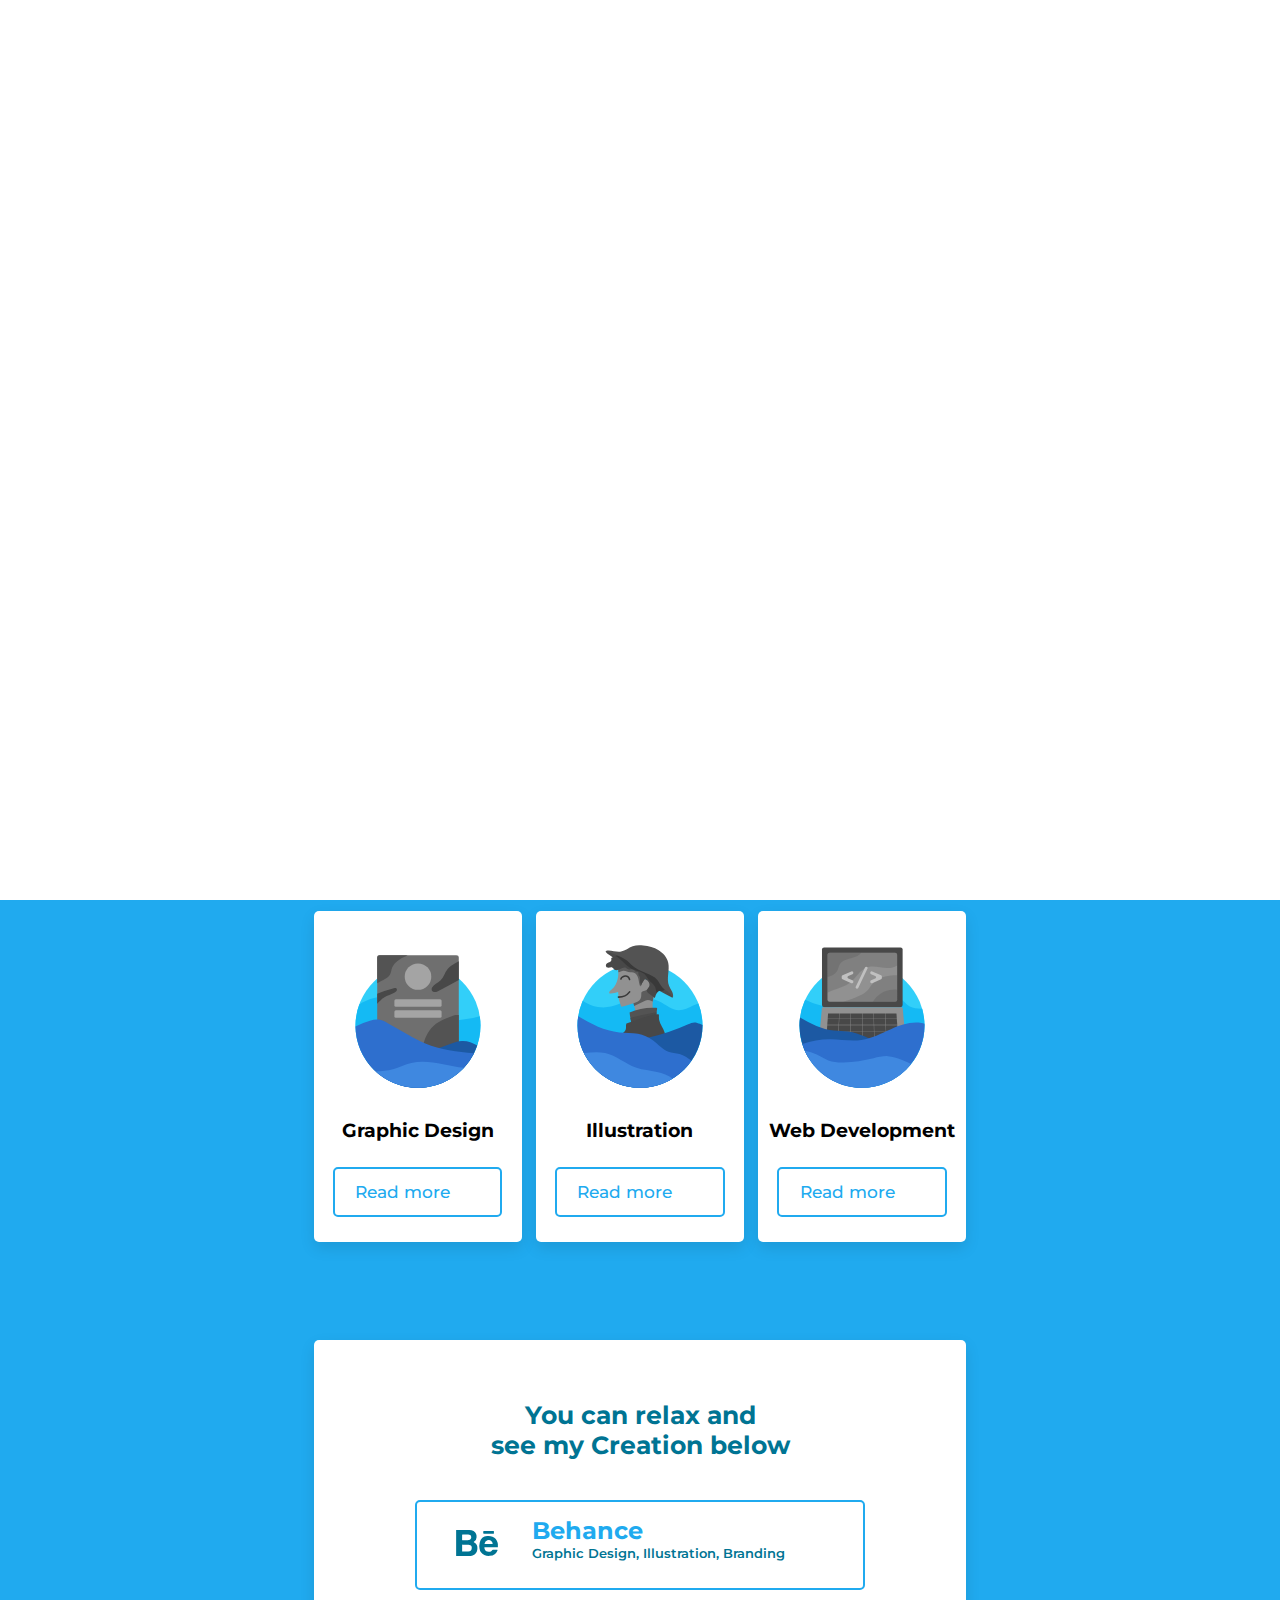
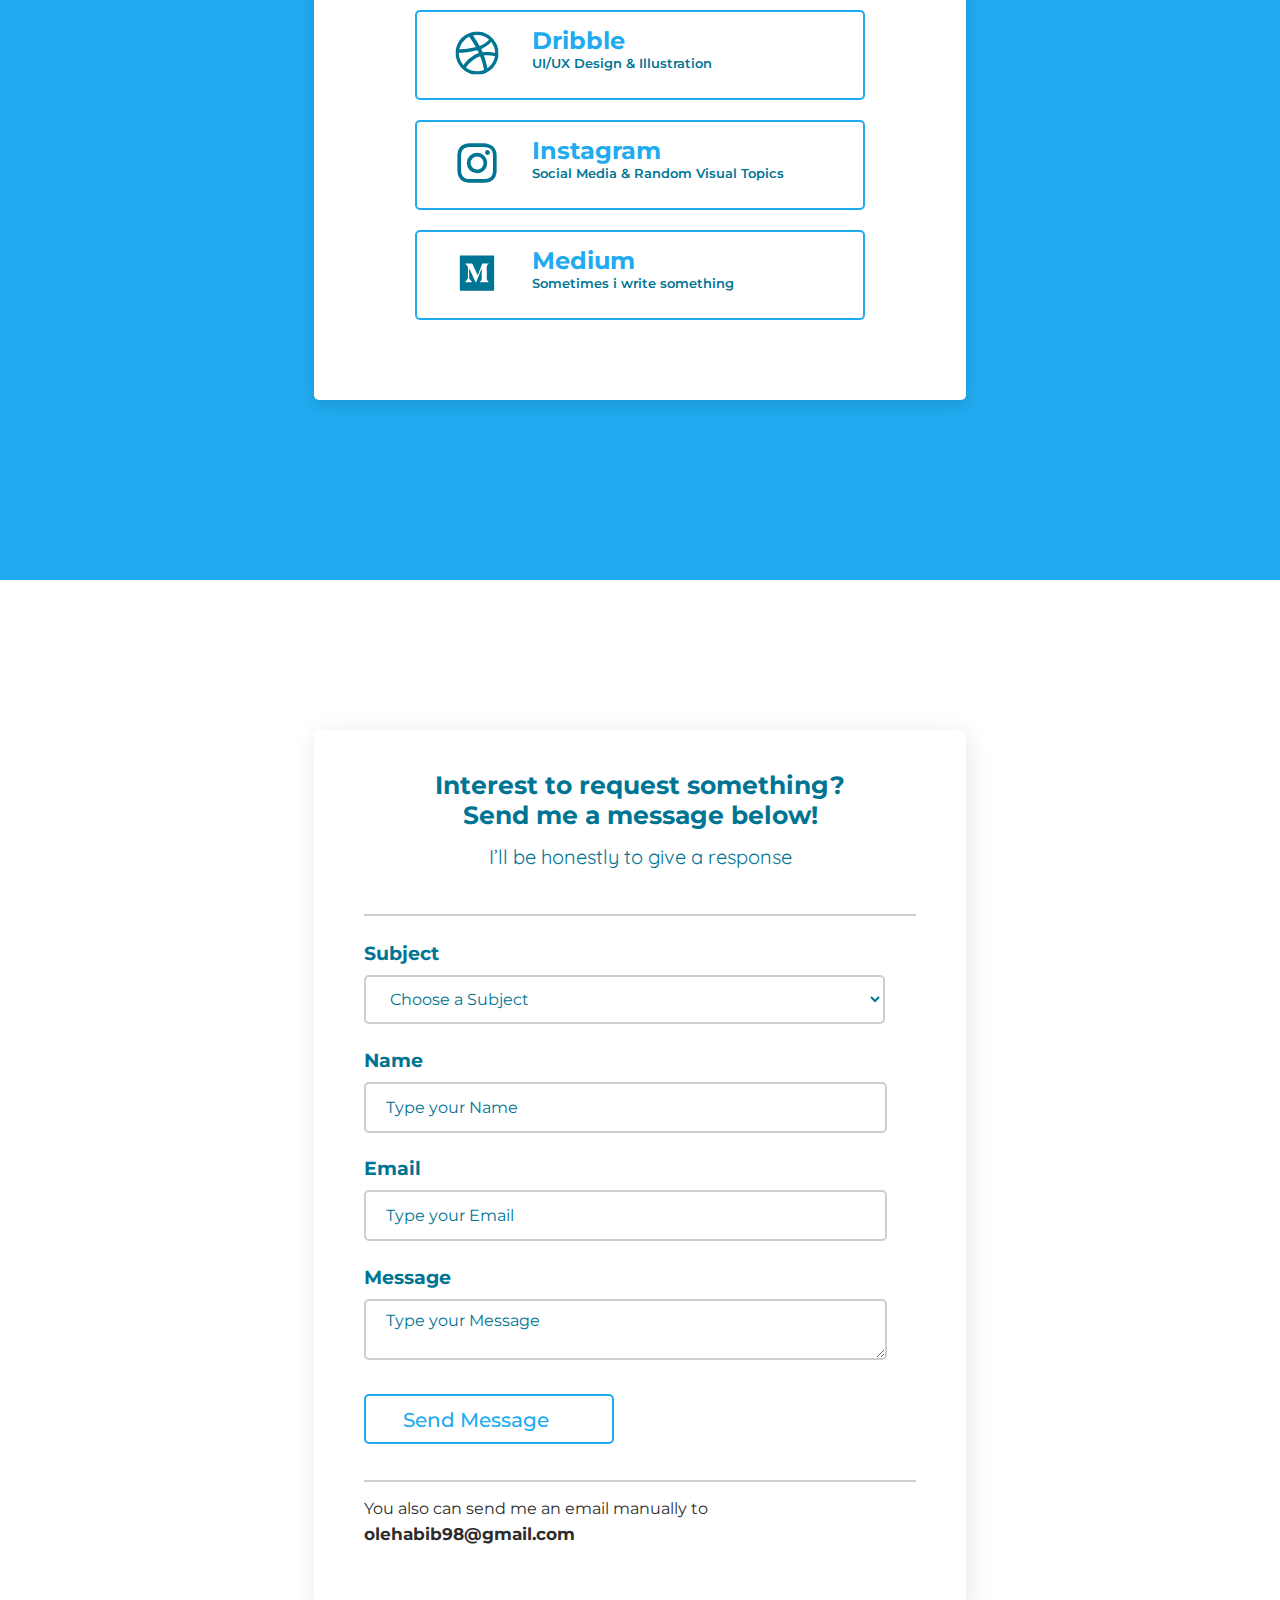
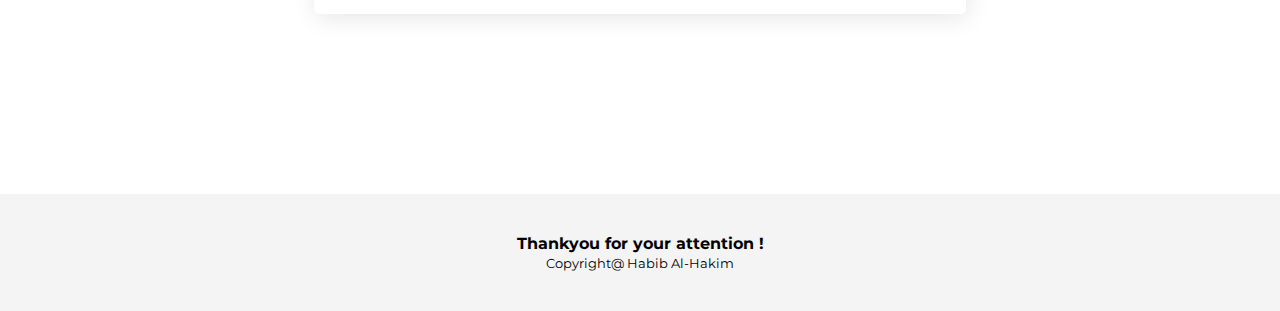
==== index.html @ 0bc7a048 "Update index.html" ====
<!DOCTYPE html>
<html>
	<head>
	    <meta charset="utf-8" />
	    <meta content="IE=edge,chrome=1" http-equiv="X-UA-Compatible" />
	    <title>Profile of Habib Al-Hakim : Reach me if you need Graphic Design, Illustration, & Website Development</title>
	    <link rel="icon" href="img/icon.png" type="image/gif" sizes="16x16">
	    <meta name="viewport" content="width=device-width, initial-scale=1.0, maximum-scale=1.0, user-scalable=no" />

	    <link rel="stylesheet" href="https://use.fontawesome.com/releases/v5.6.3/css/all.css" integrity="sha384-UHRtZLI+pbxtHCWp1t77Bi1L4ZtiqrqD80Kn4Z8NTSRyMA2Fd33n5dQ8lWUE00s/" crossorigin="anonymous">
	    <link rel="stylesheet" href="css/habib.css">
	    <link href="https://fonts.googleapis.com/css?family=Quicksand" rel="stylesheet">
	    <link href="https://fonts.googleapis.com/css?family=Montserrat:500,600,700" rel="stylesheet">

          <meta name="description" content="The profile of Habib Al-Hakim as a means of Branding on the fields of Graphic Design, Illustration, and Website Development"
      />
          <meta property="og:type" content="website">
          <meta property="og:title" content="Profile of Habib Al-Hakim (habibsajah)">
          <meta property="og:url" content="http://habibsajah.github.io">
          <meta property="og:image" content="http://habibsajah.github.io/img/profile.png" />
          <meta name="theme-color-habibsajah" content="#14BAF4">
	</head>
	<body>
	  <div itemscope itemtype="http://schema.org/Person">
	    <meta itemprop="name" content="Habib Al Hakim"/>
	    <meta itemprop="name" content="Habibsajah"/>
	  </div>
	    <div itemscope itemtype="http://schema.org/CreativeWork">
	      <meta itemprop="image" content="https://habibsajah.github.io/" />
	      <meta itemprop="author" content="Habib Al-Hakim" />
	      <meta itemprop="author" content="Habibsajah" />
	      <meta itemprop="publisher" content="Habib Al-Hakim" />
	      <meta itemprop="publisher" content="Habibsajah" />
	      <meta itemprop="about" content="design" />
	      <meta itemprop="about" content="website" />
	      <meta itemprop="creator" content="habibsajah" />
	    </div>
		<div id="preloader">
		</div>
		<header class="container" style="padding-top: 12%; padding-bottom: 13%; margin-bottom: 20px">
			<div class="foto">
				<img id="mydiv" class="foto i00" alt="Profile Picture @habibsajah - Habib Al-hakim" title="@habibsajah - Habib Al-hakim" src="img/profile.png">
				<img id="mydiv1" class="foto i0" alt="Profile Picture @habibsajah - Habib Al-hakim" title="@habibsajah - Habib Al-hakim" src="img/profile2.png"  style="display: none;">
			</div>
			<div class="about">
				<h1>Hello!<br>Nice to meet you</h1>
				<p style=""><b>My name is Habib Al-Hakim,</b> you can call me Habib. Im a Freelancer and Student at Institute Teknologi Sepuluh Nopember Surabaya</p>
				
					<button class="btn1 btnx" id="btn1" aria-label="Read more Linkedin">
					<a target="_blank" rel="nofollow noopener" title="Linkedin Habib Al-Hakim" href="https://www.linkedin.com/in/habib-al-hakim-a097aa172/">
						<i class="fab fa-linkedin"></i>
						<span style="font-family: Montserrat; font-weight: 500; font-size: 15pt; vertical-align: middle;">Read more</span>
						<i class="fas fa-angle-right"></i>
						</a>
					</button>
			</div>
		</header>

    <main>
		<div>
		<div style="background-color: #20AAEF;">
			<div class="container" style="position: relative; margin-top: 30px;">
				<div class="blue" style="height: auto; width: auto;">
					<h2 class="x" style="text-align:center;margin-top: 10px; color: white; font-weight: 400"><b>I always love</b> and do my best for the following things</h2><br><br>
					<div class="containerss">
						<div class="card c1">
							<img id="i1" alt="Image of Graphic Design" src="img/i1.svg" width="150px" style="display: none;">
							<img id="i12" alt="Image of Graphic Design" src="img/i12.svg" width="150px">
							<h4 class="span-head-btn" style="font-size: 14pt">Graphic Design</h4>
							<div style="height: 50px">
								<button title="Graphic Design" class="btn1" id="btn4" style="width: 90%;">
										<span style="font-family: Montserrat; font-weight: 500; font-size: 13pt; vertical-align: middle;">Read more</span>
										<i class="fas fa-angle-up"></i>
								</button>
							</div>
									<!-- The Modal -->
									<div id="myModal1" class="modal">
									  <div class="modal-content">
									    <span class="close">&times;</span>
									    
									    <div class="content">
									    <div style="text-align: left;">
				                            <span><button class="span-head-btn btns" id="btnClick" style="font-size: 12pt; border:2px;; color: white; background:#14BAF4">Indonesia</button></span>
				                            <span><button class="span-head-btn btns" id="btnClick2" style="font-size: 12pt; color: #A8B0C6">English</button></span>
			                            </div>
			                            <div id="2" style="display: none;">
										    <h2 class="span-head-btn" style="font-size: 25pt; color: #14BAF4">Graphic Design</h2>
										    <p class="span-head-btn" style="font-weight: 500;">Help you to create graphic that have a visual message for branding / campaign in order to build an identity and deliver an information as effectively as possible that based visually by combining graphic and text elements. The output can be in the form of Grand Design / Design System, Logo, Poster, Banner, Name Card, etc.</p>
										  </div>
										  <div id="1">
										    <h2 class="span-head-btn" style="font-size: 25pt; color: #14BAF4">Desain Grafis</h2>
										    <p class="span-head-btn" style="font-weight: 500;">Membantumu dalam membuat grafis yang memiliki pesan secara visual untuk branding/kampanye demi membangun identitas dan menyampaikan informasi seefektif mungkin berbasis visual dengan menggabungkan elemen-elemen grafis dan teks. Keluarannya bisa berupa Grand Design/Design System, Logo, Poster, Banner, Name Card, dll</p>
										   </div>
									    </div>
									    
									  </div>
									</div>
									<!-- The Modal -->
									<div id="myModal2" class="modal">
									  <div class="modal-content">
									    <span class="close">&times;</span>
									    <div class="content">
									    <div style="text-align: left;">
				                            <span><button class="span-head-btn btns" id="btnClick3" style="font-size: 12pt; border:2px;; color: white; background:#14BAF4">Indonesia</button></span>
				                            <span><button class="span-head-btn btns" id="btnClick4" style="font-size: 12pt; color: #A8B0C6">English</button></span>
			                            </div>
			                            <div id="4" style="display: none;">
									    <h2 class="span-head-btn" style="font-size: 25pt; color: #14BAF4">Illustration</h2>
									    <p class="span-head-btn" style="font-weight: 500;">Help you to create an image / illustration to support or explain a writing or message in a visual things. A picture / illustration is usually a character from various objects or living things (Example: cartoons, game characters, or mascot) and can be a stand-alone as artwork or used in the interests of developing Graphic Design or UI Design</p>
									    </div>
									    <div id="3">
									    <h2 class="span-head-btn" style="font-size: 25pt; color: #14BAF4">Illustrasi</h2>
									    <p class="span-head-btn" style="font-weight: 500;">Membantumu membuat gambar/ilustrasi untuk mendukung atau menjelaskan sebuah tulisan atau pesan secara visual. Gambar/ilustrasi biasanya berupa sebuah karakter dari berbagai benda atau makhluk hidup (Contoh : kartun, karakter game, atau mascot) serta dapat menjadi karya yang berdiri sendiri atau digunakan dalam kepentingan pengembangan Desain grafis atau Desain UI </p>
									    </div>
									    </div>
									  </div>
									</div>
									<!-- The Modal -->
									<div id="myModal3" class="modal">
									  <div class="modal-content">
									    <span class="close">&times;</span>
									    <div class="content">
									    <div style="text-align: left;">
				                            <span><button class="span-head-btn btns" id="btnClick5" style="font-size: 12pt; border:2px;; color: white; background:#14BAF4">Indonesia</button></span>
				                            <span><button class="span-head-btn btns" id="btnClick6" style="font-size: 12pt; color: #A8B0C6">English</button></span>
			                            </div>
			                            <div id="6" style="display: none;">
									    <h2 class="span-head-btn" style="font-size: 25pt; color: #14BAF4">Website Development</h2>
									    <p class="span-head-btn" style="font-weight: 500;">Help you to develop the Website from the UI / UX Design process to the Front-End Development stage. The UI / UX design aims to define User Flow and Wireframe until execution of the Design User Interface will be used as a benchmark for website development. Then in the development of Front-End, a programming process based on HTML, CSS, and JavaScript was carried out, the results of this programming were in the form of a website in accordance with the design of a User Interface that had been recorded using this process without using a Database</p>
									    </div>
									    <div id="5">
									    <h2 class="span-head-btn" style="font-size: 25pt; color: #14BAF4">Pengembangan Website</h2>
									    <p class="span-head-btn" style="font-weight: 500;">Membantumu mengembangkan Website dari proses UI/UX Design hingga pada tahap Front-End Development. Desain UI/UX bertujuan untuk menentkan User Flow dan Wireframe hingga dilakukan eksekusi pembuatan Design User Interface yang akan digunakan sebagai patokan pengembangan website. Lalu pada pengembangan Front-End dilakukan proses pemrograman berbasis HTML, CSS, dan Javascript, hasil pemrograman ini berupa website sesuai dengan desain User Interface yang telah dibuat dengan catatan proses ini tanpa menggunakan Database</p>
									    </div>
									    </div>
									  </div>
									</div>


						</div>
						<div class="card c2">
							<img id="i2" alt="Image of Illustration" src="img/i2.svg" width="150px" style="display: none;">
							<img id="i22" alt="Image of Illustration" src="img/i22.svg" width="150px">
							<h4 class="span-head-btn" style="font-size: 14pt">Illustration</h4>
							<div style="height: 50px">
								<button title="Illustration" class="btn1" id="btn5" style="width: 90%;">
										<span style="font-family: Montserrat; font-weight: 500; font-size: 13pt; vertical-align: middle;">Read more</span>
										<i class="fas fa-angle-up"></i>
								</button>
							</div>
						</div>
						<div class="card c3">
							<img id="i3" alt="Image of Website Development" src="img/i3.svg" width="150px" style="display: none;">
							<img id="i32" alt="Image of Website Development" src="img/i32.svg" width="150px">
							<h4 class="span-head-btn" style="font-size: 14pt">Web Development</h4>
							<div style="height: 50px">
								<button  title="Website Development" class="btn1" id="btn6" style="width: 90%;">
										<span style="font-family: Montserrat; font-weight: 500; font-size: 13pt; vertical-align: middle;">Read more</span>
										<i class="fas fa-angle-up"></i>
								</button>
							</div>
						</div>
					</div>
					<div class="whitecard" style="text-align: center; margin-top: 60px">
						<h2 class="x" style="margin-bottom: 40px; margin-top: 10px; color: #007493">You can relax and<br>see my Creation below</h2>
						<div style="height: 110px">
							<button  id="btn2" class="btn1 expand_btn">
								<a class="containers" target="_blank" rel="nofollow noopener" title="Behance Habib Al-Hakim" href="https://www.behance.net/olehabib">
									<div class="icon">
										<img alt="Logo of Behance" src="img/be.svg">
									</div>
									<div class="text">
										<span class="span-head-btn">Behance</span>
										<br><span id="p" class="span-text-btn">Graphic Design, Illustration, Branding</span>
									</div>
									<div class="arrow">
										<i class="fas fa-angle-right"></i>
									</div>
								</a>
							</button>
						</div>

						<div style="height: 110px">
							<button  id="btn2" class="btn1 expand_btn">
								<a class="containers" rel="nofollow noopener" title="Dribble Habib Al-Hakim" target="_blank" href="https://dribbble.com/olehabib">
									<div class="icon">
										<img  alt="Logo of Dribble" src="img/dr.svg">
									</div>
									<div class="text">
										<span class="span-head-btn">Dribble</span>
										<br><span id="p" class="span-text-btn">UI/UX Design & Illustration</span>
									</div>
									<div class="arrow">
										<i class="fas fa-angle-right"></i>
									</div>
								</a>
							</button>
						</div>

						<div style="height: 110px">
							<button id="btn2" class="btn1 expand_btn">
								<a class="containers" target="_blank" rel="nofollow noopener" title="Instagram Habib Al-Hakim / @habibsajah" href="https://www.instagram.com/olehabib">
									<div class="icon">
										<img  alt="Logo of Instagram" src="img/in.svg">
									</div>
									<div class="text">
										<span class="span-head-btn">Instagram</span>
										<br><span id="p" class="span-text-btn">Social Media & Random Visual Topics</span>
									</div>
									<div class="arrow">
										<i class="fas fa-angle-right"></i>
									</div>
								</a>
							</button>
						</div>

						<div style="height: 110px">
							<button id="btn2" class="btn1 expand_btn">
								<a class="containers" target="_blank" rel="nofollow noopener" title="Medium Habib Al-Hakim" href="https://medium.com/@olehabib">
									<div class="icon">
										<img alt="Logo of Medium" src="img/me.svg">
									</div>
									<div class="text">
										<span class="span-head-btn">Medium</span>
										<br><span id="p" class="span-text-btn">Sometimes i write something</span>
									</div>
									<div class="arrow">
										<i class="fas fa-angle-right"></i>
									</div>
								</a>
							</button>
						</div>

					
					</div>
				</div>
			</div>

			
			</div>
			
		</div>

			<div class="container" style="margin-top: 30px;">
				<div class="white" style="height: auto; width: auto;">
					<div class="form">
						<div class="inside">
							<h2 class="x" style="margin-bottom: 10px; text-align: center;margin-top: 10px; color: #007493">Interest to request something?<br>Send me a message below!</h2>
							<p style="text-align: center; margin-top: 0; margin-bottom: 40px">I’ll be honestly to give a response</p>
							<hr style="border-top: 2px solid #CECECE;">
						</div>
						
						
						
						<form class="gform" method="POST" data-email="habibsukses98@gmail.com"
  						action="https://script.google.com/macros/s/AKfycbyNnviBUh7uKWyfOitMZXgg57iP-ZHZC5b8dkEg3_DiMWfeBhJH/exec">
						  									<!-- The Modal -->
									<div id="myModal4" class="modal thankyou_message">
									  <div class="modal-content-m" style="margin-top:">
									    <span class="close">&times;</span>
									    <div class="content" style="text-align: center;padding-top: 130px">
									    <i style="font-size: 60pt" class="far fa-check-circle"></i>
									    <h4 class="span-head-btn" style="margin-top: -30px; padding-bottom: 40px; padding-top: 40px; ">Your message<br>was sent successfully</h4>
									    </div>
									  </div>
									</div>

							<div class="inside">
							<h4 class="span-head-btn" style="font-size: 14pt; font-style: bold; margin-bottom: 10px; ">Subject</h4>
							<select name="subject" id="subject" class="span-head-btn" style="font-weight: 400; font-size: 12pt; ">
							  <option selected hidden value="Default">Choose a Subject</option>
							  <option value="Graphic Design">Graphic Design</option>
							  <option value="Illustration">Illustration</option>
							  <option value="Web Development">Web Development</option>
							  <option value="Graphic Design & Illustration">Graphic Design & Illustration</option>
							  <option value="Illustration & Web Development">Illustration & Web Development</option>
							  <option value="Web Development & Graphic Design">Web Development & Graphic Design</option>
							  <option value="All Topics">All Topics</option>
							</select>

							<h4 class="span-head-btn" style="font-size: 14pt; font-style: bold; margin-bottom: 10px">Name</h4>
							<input  name="name" id="name" class="span-head-btn" style="font-weight: 400; font-size: 12pt;" required placeholder="Type your Name"></input>

							<h4 class="span-head-btn" style="font-size: 14pt; font-style: bold; margin-bottom: 10px">Email</h4>
							<input  name="email"  type="email" class="span-head-btn" style="font-weight: 400; font-size: 12pt;" placeholder="Type your Email"></input>

							<div style="width: 100%">
							<h4 class="span-head-btn" style="font-size: 14pt; font-style: bold; margin-bottom: 10px">Message</h4>
							<textarea  name="message" id="message" rows="4" cols="50" class="span-head-btn" style="margin-bottom: 30px; font-weight: 400; font-size: 12pt; " placeholder="Type your Message"></textarea>
							</div>
							<div style="height: 70px">
							<button class="btn1" id="btn1">
									<span style="font-family: Montserrat; font-weight: 500; font-size: 15pt; vertical-align: middle;">&nbsp;Send Message</span>
									<i class="fas fa-angle-right"></i>
							</button>
							</div>
							<hr style="border-top: 2px solid #CECECE;">
							<h4 class="span-head-btn" style="font-style: bold; margin-bottom:0; margin-top: 10px; font-weight: 400; font-size: 12pt;color: #2D2D2D; text-align: left;">You also can send me an email manually to</h4>
							<a href="mailto:olehabib98@gmail.com" target="_top">
							<h4 class="span-head-btn mail" style=" font-style: bold; margin-bottom: 10px; margin-top:5px;width: auto; font-size: 13pt; text-align: left;">olehabib98@gmail.com</h4></a>
							</div>
						  </div>
						</form>
					</div>
				</div>
			</div>
      </main>

      <footer>
			<div style="background-color: #F4F4F4; padding: 30px; text-align: center;">
				<h4 class="span-head-btn" style="font-size: 12pt !important; font-style: bold; margin-bottom:0; margin-top: 10px;">Thankyou for your attention !</h4>
				<h4 class="span-head-btn" style="font-size: 10pt !important; font-style: bold; margin-bottom: 10px; margin-top:2px;width: auto; font-weight: 400;  ">Copyright@ Habib Al-Hakim</h4>
			</div>
      </footer>



		<script src="js/jquery-3.1.1.min.js"></script>
        <script>
			var modal1 = document.getElementById('myModal1');
			var btn1 = document.getElementById("btn4");
			var modal2 = document.getElementById('myModal2');
			var btn2 = document.getElementById("btn5");
			var modal3 = document.getElementById('myModal3');
			var btn3 = document.getElementById("btn6");
			var modal4 = document.getElementById('myModal4');
			var span1 = document.getElementsByClassName("close")[0];
			var span2 = document.getElementsByClassName("close")[1];
			var span3 = document.getElementsByClassName("close")[2];
			var span4 = document.getElementsByClassName("close")[3];

			btn1.onclick = function() {
			  modal1.style.display = "block";
			}
			btn2.onclick = function() {
			  modal2.style.display = "block";
			}
			btn3.onclick = function() {
			  modal3.style.display = "block";
			}

			span1.onclick = function() {
			  modal1.style.display = "none";
			}
			span2.onclick = function() {
			  modal2.style.display = "none";
			}
			span3.onclick = function() {
			  modal3.style.display = "none";
			}
			span4.onclick = function() {
			  modal4.style.display = "none";
			  window.location.reload()
			}


			window.onclick = function(event) {
			  if (event.target == modal1) {
			    modal1.style.display = "none";
			  }
			  if (event.target == modal2) {
			    modal2.style.display = "none";
			  }
			  if (event.target == modal3) {
			    modal3.style.display = "none";
			  }
			  if (event.target == modal4) {
			    modal4.style.display = "none";
			    window.location.reload()
			  }
			}
		</script>
		<script data-cfasync="false" src="form-submission-handler.js"></script>
		<script type="text/javascript">
			$('#btnClick5').on('click',function(){
                $('#btnClick5').css("background", "#14BAF4").css("color", "white");
                $('#btnClick6').css("background", "transparent").css("color", "#A8B0C6");
                $('#5').show();
                $('#6').hide();
            });
            $('#btnClick6').on('click',function(){
                $('#btnClick5').css("background", "transparent").css("color", "#A8B0C6");
                $('#btnClick6').css("background", "#14BAF4").css("color", "white");
                $('#6').show();
                $('#5').hide();
            });

            $('#btnClick3').on('click',function(){
                $('#btnClick3').css("background", "#14BAF4").css("color", "white");
                $('#btnClick4').css("background", "transparent").css("color", "#A8B0C6");
                $('#3').show();
                $('#4').hide();
            });
            $('#btnClick4').on('click',function(){
                $('#btnClick3').css("background", "transparent").css("color", "#A8B0C6");
                $('#btnClick4').css("background", "#14BAF4").css("color", "white");
                $('#4').show();
                $('#3').hide();
            });

            $('#btnClick').on('click',function(){
                $('#btnClick').css("background", "#14BAF4").css("color", "white");
                $('#btnClick2').css("background", "transparent").css("color", "#A8B0C6");
                $('#1').show();
                $('#2').hide();
            });
            $('#btnClick2').on('click',function(){
                $('#btnClick').css("background", "transparent").css("color", "#A8B0C6");
                $('#btnClick2').css("background", "#14BAF4").css("color", "white");
                $('#2').show();
                $('#1').hide();
            });

        </script>
        <script type="text/javascript">
            $('.c1').on('mouseover',function(){
                $('#i1').show();
                $('#i12').hide();
            }).mouseleave(function() {
			     $('#i1').hide();
			     $('#i12').show();
			});

			$('.c2').on('mouseover',function(){
                $('#i2').show();
                $('#i22').hide();
            }).mouseleave(function() {
			     $('#i2').hide();
			     $('#i22').show();
			});

			$('.c3').on('mouseover',function(){
                $('#i3').show();
                $('#i32').hide();
            }).mouseleave(function() {
			     $('#i3').hide();
			     $('#i32').show();
			});

			$('.foto').on('mouseover',function(){
                $('.i0').show();
                $('.i00').hide();
            }).mouseleave(function() {
			     $('.i0').hide();
			     $('.i00').show();
			});

        </script>

		<script type="text/javascript">
			$("#btn1,#btn4,#btn5,#btn6").mouseenter(function() {
			    $(this).addClass("btn2");
			}).mouseleave(function() {
			     $(this).removeClass("btn2");
			});

			$("#btn2,#btn3").mouseenter(function() {
			    $(this).addClass("btn3");
			}).mouseleave(function() {
			     $(this).removeClass("btn3");
			});
		</script>
		<script type="text/javascript">
			$(window).on('load', function() { 
			  $('#preloader').delay(1000).fadeOut('slow');
			})
		</script>
		<script type="text/javascript">
			var width = $(document).width() - $('#mydiv,#mydiv1').width();
				$(document).ready(function() {

				    function animateMydiv() {
				        $('#mydiv,#mydiv1').animate({
				                'top': '-35px'
				            }, 1700,).animate({
				            'top': '5px'
				        }, 1300,animateMydiv);
				    }
				    animateMydiv();
				});
		</script>
		 <script src="main.js"></script>
	</body>
</html>
---- css/habib.css ----
body{
  padding: 0;
  margin: 0;
}
.x{
    font-size: 25px !important;
  }
.modal {
  display: none; /* Hidden by default */
  position: fixed; /* Stay in place */
  border: none;
  z-index: 4; /* Sit on top */
  padding-top: 20px; /* Location of the box */
  left: 0;
  top: 0;
  width: 100%; /* Full width */
  height: 100%; /* Full height */
  overflow: auto; /* Enable scroll if needed */
  background-color: rgba(0,0,0,0.4); /* Black w/ opacity */
  
}



/* Modal Content */
.modal-content {
  background-color: #fefefe;
  margin: auto;
  padding: 20px;
  width: 70%;
  border-radius: 5px;
}
.modal-content-m {
  background-color: #fefefe;
  margin: auto;
  margin-top: 60px;
  padding: 20px;
  width: 40%;
  border-radius: 5px;
}

.content{
  padding: 30px 130px 70px 130px;
  text-align: left;
}

/* The Close Button */
.close {
  color: #aaaaaa;
  float: right;
  font-size: 28px;
  font-weight: bold;
}

.close:hover,
.close:focus {
  color: #000;
  text-decoration: none;
  cursor: pointer;
}
hr {
    display: block;
    height: 1px;
    border: 0;
    border-top: 2px solid white;
    margin: 1em 0;
    padding: 0; 
}
h1{
  font-family: Montserrat; 
  font-weight: 700; 
  font-size: 32pt; 
  margin-bottom: 0;

}

h2{
  font-family: Montserrat; 
  font-weight: 700; 
  font-size: 28pt; 
  margin-bottom: 0;
}

p{
  font-family: Quicksand;
  line-height: 1.7; 
  font-size: 15pt;
}

#preloader {
  position: fixed;
  top: 0;
  left: 0;
  right: 0;
  bottom: 0;
  background-color: #fff;
  z-index: 99;
}

::-moz-selection {
  background-color: white;
  color: #3040A4;
}

/* Works in Safari */
::selection {
  background-color: #32CFF9;
  color: #3040A4;
}
i{
  font-size: 20pt;
  margin-right: 15px;
  margin-left: 15px;
  vertical-align: middle;
}
.container{
  display: grid; 
  width: 100%;
  grid-template-columns:  1fr 1fr 1fr 1fr 1fr 1fr 1fr 1fr;
  grid-template-rows: auto auto;
  grid-gap: 30px;
  }   

.containers{
  display: grid; 
  width: 100%;
  grid-template-columns:  1fr 1fr 1fr 1fr 1fr 1fr 1fr 1fr;
  grid-template-rows: auto auto;
  } 

.foto{
  grid-row: 1/2;      
  grid-column: 2/4;
  text-align: center;
  }   

input:-internal-autofill-previewed, input:-internal-autofill-selected, textarea:-internal-autofill-previewed, textarea:-internal-autofill-selected, select:-internal-autofill-previewed, select:-internal-autofill-selected {
    background-color:white !important;
}

input, select, textarea{
    width:90%;
    height: 45px;
    border:solid 2px #CECECE;
    border-radius: 5px;
    padding-left: 20px;
    color: #007493;
    background-color: white;
    
    -ms-box-sizing:content-box;
    -moz-box-sizing:content-box;
    box-sizing:content-box;
    -webkit-box-sizing:content-box; 
}

::placeholder{
  color: #007493;
}
textarea{
  padding-top: 10px;
}


.about{    
  grid-row: 1/2;           
  grid-column: 4/8;
  }  

.blue{
  grid-column:2/8;
  background-color: transparent; 
  padding: 100px 150px 150px 150px;
}

.white{
  grid-column:2/8;
  background-color: transparent; 
  margin-top: 50px; 
  padding: 70px 150px 150px 150px;
}

.form{
  background-color: white;
  padding: 30px 0px 60px 0px;
  color: #007493;
  box-shadow: 2px 4px 25px rgba(0,0,0,0.1);
  border-radius: 5px;
}


.mail{
  color: #2D2D2D;
  transition: 0.2s;
}

.mail:hover{
  color: #14BAF4;
}
.inside{
  margin: 0px 50px 0px 50px;
}

.whitecard{
  background-color: white;
  box-shadow: 0px 6px 15px rgba(0,0,0,0.1); 
  border-radius: 5px;
  height: auto;
  padding: 50px 20px 60px 20px;
  transition: 0.4s;

}


.containerss{
  display: grid; 
  width: 100%;
  grid-template-columns:  1fr 1fr 1fr 1fr 1fr 1fr;
  grid-template-rows: auto auto auto;
  grid-gap: 14px;
  margin-bottom: 50px;
  } 

.card{
  background-color: white;
  box-shadow: 0px 6px 15px rgba(0,0,0,0.1); 
  border-radius: 5px;
  width: auto;
  margin-bottom: 10px;
  text-align: center;
  padding: 30px 10px 25px 10px;
  transition: 0.4s;
}

.card:hover{
  padding-top: 23px;
  box-shadow: 0px 16px 25px rgba(0,0,0,0.1);
}

.c1{
  grid-column:1/3;
}
.c2{
  grid-column:3/5;
}
.c3{
  grid-column:5/7;
}

.expand_btn{
  width: 450px !important;
  height: 90px !important;
  margin-bottom: 30px;
}
.icon{
   grid-column:1/3;
   grid-row:1/-1;
   height: 100%;
   text-align: center;
}

.icon img{
  width: 60px; 
}
.text{
  grid-column:3/8;
  vertical-align: middle;
  grid-row:1/-1;
  text-align: left;
  margin-top: 3px;
}

.arrow{
  grid-column:8/9;
  vertical-align: middle;
  grid-row:1/-1;
  margin-top: 14px;
}
.btns{
  border-radius: 5px;
  border:2px;
  background-color: transparent;
  color: #20AAEF;
  width:auto;
  height: 30px;

}
.btn1{
  border-radius: 5px;
  border: #20AAEF solid 2px;
  background-color: transparent;
  color: #20AAEF;
  width: 250px;
  height: 50px;
  transition: 0.3s;
}
.btn2{
  border-radius: 5px;
  border: none;
  background-color:#20AAEF;
  color: white !important;
  width: 250px;
  height: 50px;
  margin-top: -5px;
  box-shadow: 0px 4px 15px #B7B7B7;
  transition: 0.1s;

}

.btn3{
  border-radius: 5px;
  border: none;
  background-color:#20AAEF;
  color: white !important;
  width: 250px;
  height: 50px;
  margin-top: -5px;
  box-shadow: 0px 4px 15px #B7B7B7;
  transition: 0.1s;

}

.span-head-btn{
  font-family: Montserrat; 
  font-weight: 700; 
  font-size: 18pt;
}
.span-text-btn{
  font-family: Montserrat;
  font-weight: 600; 
  font-size: 10pt; 
  color: #007493;
}
.foto{
  width: 100%;
  position:relative;
}

.rotate{
  transition: 0.3s;
}

.rotate:hover{
  transition: 0.3s;
  margin-top: -5px;
}

.btn2:active{
  margin-top: 0px;
  box-shadow: none;
}

.btn3:active{
  margin-top: 0px;
  box-shadow: none;
}


a{
  text-decoration: none;
  color: inherit;
}

@media screen and (max-width: 1200px){
  .blue{
    padding: 70px 50px 100px 50px;
  }
  .white{
  padding: 70px 50px 150px 50px;
  }
}
@media screen and (max-width: 900px){
  .container{
    display: grid; 
    width: 100%;
    grid-template-columns:  1fr 1fr 1fr 1fr 1fr 1fr 1fr 1fr;
    grid-template-rows: auto auto;
    grid-gap: 0px;
    text-align: center;
    }   

  .foto{
    grid-row: 1/2;      
    grid-column: 3/7;
    text-align: center;
    }   

  .about{    
    grid-row: 2/3;           
    grid-column: 2/8;
    }  

  .blue{
    grid-column:1/-1;
    box-shadow: none; 
  }

  .modal-content {
  width: 80%;
  }
   .modal-content-m {
  width: 60%;
  margin-top: 30px;
  padding-top: 0px;
  }

  .content{
    padding: 30px 80px 30px 80px;
  }
  .white{
    grid-column:1/-1;
    margin-top: 20px;
    margin-left: 30px;
    margin-right: 30px;
  }

  .containerss{
    display: grid; 
    width: 100%;
    grid-template-columns:  1fr 1fr 1fr 1fr 1fr 1fr;
    grid-template-rows: auto;
    grid-gap: 14px;
    } 

  .c1{
    grid-column:1/4;
    grid-row:1;
  }
  .c2{
    grid-column:4/7;
    grid-row:1;
  }
  .c3{
    grid-column:1/4;
    grid-row:2;
  }

}

@media screen and (max-width: 600px){
  h1,h2{
    font-size: 22pt !important; 
  }

  p{
    font-size: 13pt;
  }
  .container{
    display: grid; 
    width: 100%;
    grid-template-columns:  1fr 1fr 1fr 1fr 1fr 1fr 1fr 1fr;
    grid-template-rows: auto auto;
    grid-gap: 0px;
    text-align: center;
    }   

  .foto{
    grid-row: 1/2;      
    grid-column: 2/8;
    text-align: center;
    }   

  .about{    
    grid-row: 2/3;           
    grid-column: 2/8;
    }  

  .modal-content {
    width: 87%;
  }
  .modal-content-m {
    width: 57%;
  }

  .content{
    padding: 30px 30px 30px 50px;
  }
  .blue{
    border-radius: 0px;
    grid-column:1/-1;
    box-shadow: none; 
    padding: 70px 20px 100px 20px;
  }
  .white{
    margin-top:0px;
    grid-column:1/-1;
    padding: 70px 25px 100px 25px;
    margin-left: 0px;
    margin-right: 0px;
  }
  .inside{
    margin: 0px 20px 0px 20px;
  }

  .whitecard{
    background-color: white;
    border-radius: 5px;
    height: auto;
    padding: 30px 20px 40px 20px;

  }
  .expand_btn{
    width: 300px !important;
    height: 90px !important;
    margin-bottom: 30px;
  }
  .icon img{
    width: 45px; 
  }
  .span-head-btn{
    font-family: Montserrat; 
    font-weight: 700; 
    font-size: 14pt;
  }
  .span-text-btn{
    font-family: Montserrat;
    font-weight: 600; 
    font-size: 8pt; 
    color: #007493;
  }
  .containerss{
  display: grid; 
  width: 100%;
  grid-template-columns:  1fr 1fr 1fr 1fr 1fr 1fr;
  grid-template-rows: auto;
  grid-gap: 14px;
  } 

  .c1{
    grid-column:1/-1;
    grid-row:1;
  }
  .c2{
    grid-column:1/-1;
    grid-row:2;
  }
  .c3{
    grid-column:1/-1;
    grid-row:3;
  }

  .whitecard:hover{
  padding: 30px 20px 40px 20px;

  }
  .card:hover{
    padding: 30px 10px 25px 10px;
  }
  .btn1{
    width: 100%;
  }
    .mail{
    font-size: 12pt;
    text-align: left;
  }

}

@media screen and (max-width: 400px){
  .container{
    display: grid; 
    width: 100%;
    grid-template-columns:  1fr 1fr 1fr 1fr 1fr 1fr 1fr 1fr 1fr 1fr;
    grid-template-rows: auto auto;
    grid-gap: 0px;
    text-align: center;
    }   
  .expand_btn{
    width: 250px !important;
  }
  .modal {
    background-color: white; /* Black w/ opacity */
    
  }
  .whitecard{
    padding-top: 20px;
  }
  .foto{
    grid-row: 1/2;      
    grid-column: 3/9;
    text-align: center;
    }   
  .about{     
    grid-column: 1/11;
    text-align: center;
    padding-left: 25px;
    padding-right: 25px;
    }   
  .modal {
    padding-top: 0;
    height: 100%;
  }
  .modal-content {
    width: auto;
    height: auto;
    padding-bottom: 30%;
    border-radius: 0;

  }

  .modal-content-m{
    height:100% !important;
    width: auto;
    padding-top: 20px;
    margin: 0;
    border-radius: 0;
  }

  .content{
    padding: 10px;
  }

  .btnx{
    width: 80%;
  }
  .x{
    font-size: 20px !important;
  }
  p{
  line-height: 1.5; 
  font-size: 11pt;
  margin-top: 10px;
}
  .inside{
    margin: 0px 0px 0px 0px;
  }
  .white{
    padding-top: 20px;
  }
  .form{
    box-shadow: none;
    padding-bottom: 0;
  }




}
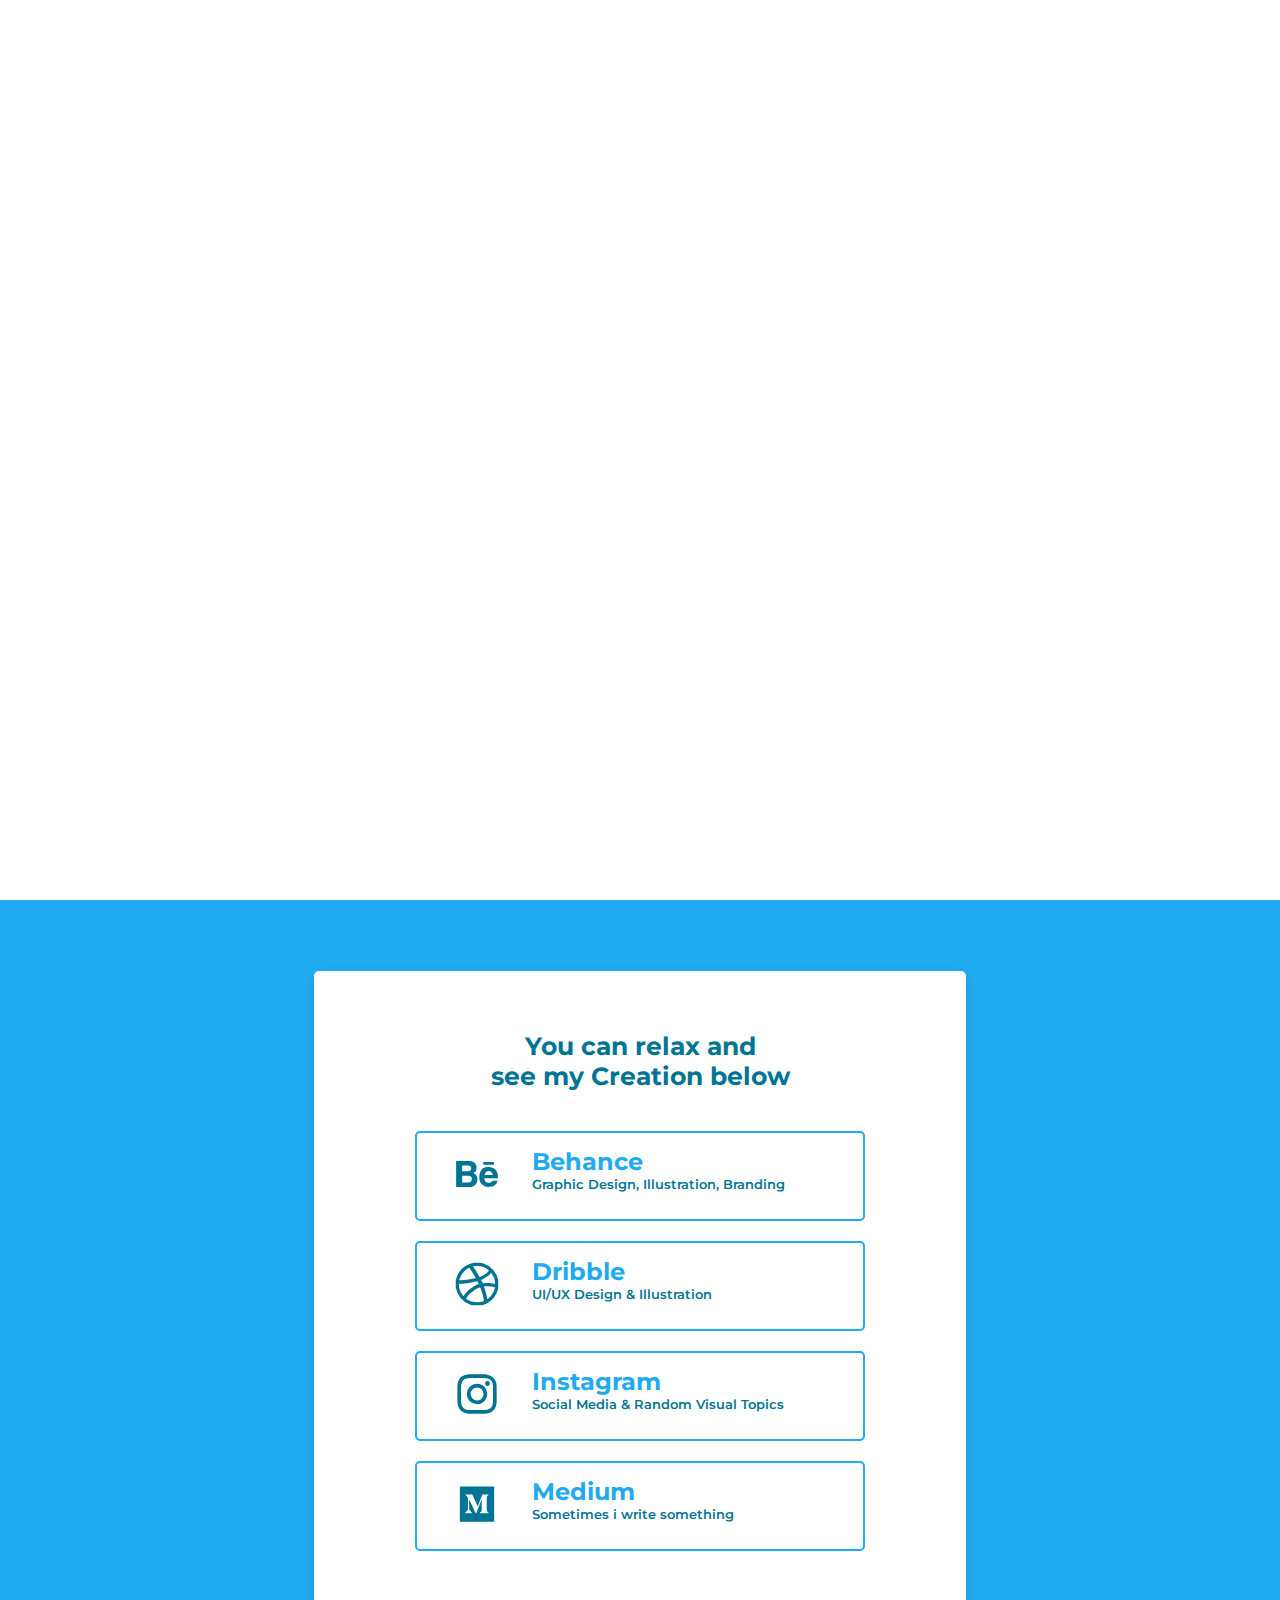
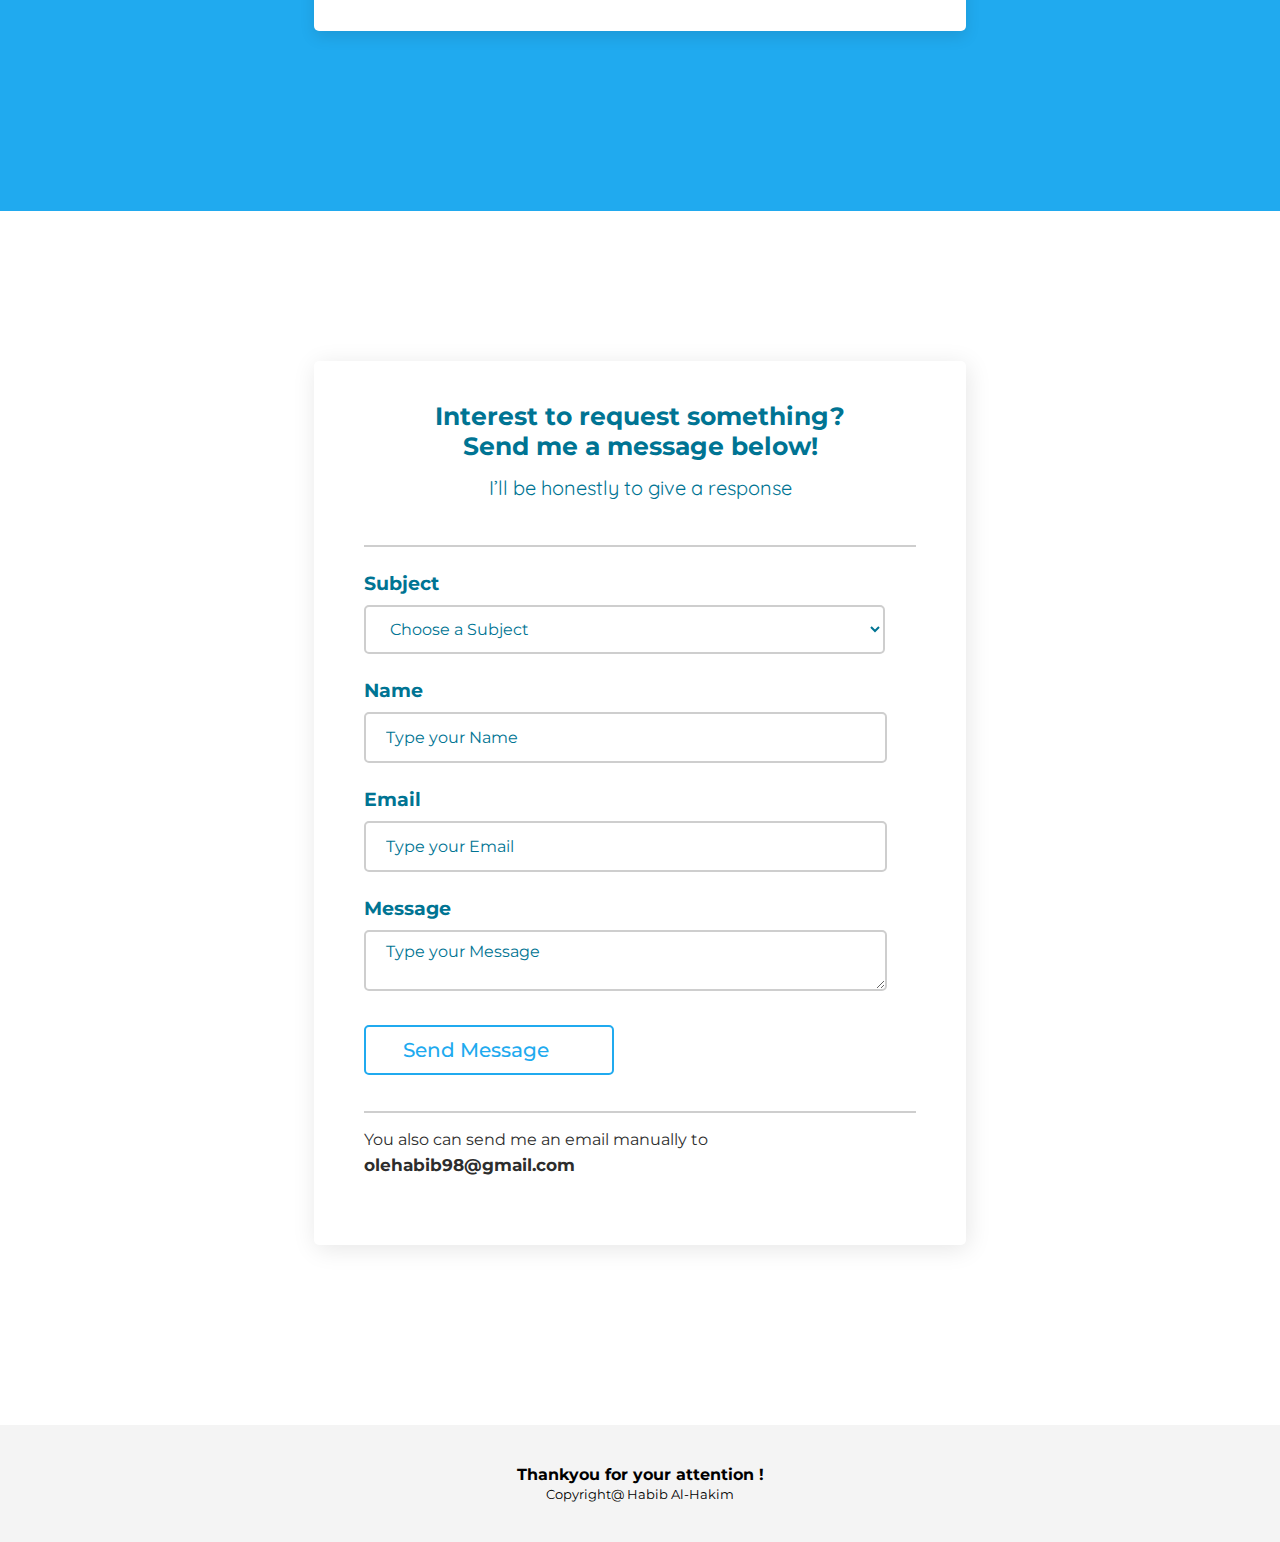
==== commit 513a3ab8: "Update index.html" ====
--- a/index.html
+++ b/index.html
@@ -1,378 +1,282 @@
 <!DOCTYPE html>
 <html>
-	<head>
-	    <meta charset="utf-8" />
-	    <meta content="IE=edge,chrome=1" http-equiv="X-UA-Compatible" />
-	    <title>Profile of Habib Al-Hakim : Reach me if you need Graphic Design, Illustration, & Website Development</title>
-	    <link rel="icon" href="img/icon.png" type="image/gif" sizes="16x16">
-	    <meta name="viewport" content="width=device-width, initial-scale=1.0, maximum-scale=1.0, user-scalable=no" />
-
-	    <link rel="stylesheet" href="https://use.fontawesome.com/releases/v5.6.3/css/all.css" integrity="sha384-UHRtZLI+pbxtHCWp1t77Bi1L4ZtiqrqD80Kn4Z8NTSRyMA2Fd33n5dQ8lWUE00s/" crossorigin="anonymous">
-	    <link rel="stylesheet" href="css/habib.css">
-	    <link href="https://fonts.googleapis.com/css?family=Quicksand" rel="stylesheet">
-	    <link href="https://fonts.googleapis.com/css?family=Montserrat:500,600,700" rel="stylesheet">
+  <head>
+      <meta charset="utf-8" />
+      <meta content="IE=edge,chrome=1" http-equiv="X-UA-Compatible" />
+      <title>Profile of Habib Al-Hakim : Reach me if you need Graphic Design, Illustration, & Website Development</title>
+      <link rel="icon" href="img/icon.png" type="image/gif" sizes="16x16">
+      <meta name="viewport" content="width=device-width, initial-scale=1.0, maximum-scale=1.0, user-scalable=no" />
+
+      <link rel="stylesheet" href="https://use.fontawesome.com/releases/v5.6.3/css/all.css" integrity="sha384-UHRtZLI+pbxtHCWp1t77Bi1L4ZtiqrqD80Kn4Z8NTSRyMA2Fd33n5dQ8lWUE00s/" crossorigin="anonymous">
+      <link rel="stylesheet" href="css/habib.css">
+      <link href="https://fonts.googleapis.com/css?family=Quicksand" rel="stylesheet">
+      <link href="https://fonts.googleapis.com/css?family=Montserrat:500,600,700" rel="stylesheet">
 
           <meta name="description" content="The profile of Habib Al-Hakim as a means of Branding on the fields of Graphic Design, Illustration, and Website Development"
       />
           <meta property="og:type" content="website">
-          <meta property="og:title" content="Profile of Habib Al-Hakim (habibsajah)">
-          <meta property="og:url" content="http://habibsajah.github.io">
-          <meta property="og:image" content="http://habibsajah.github.io/img/profile.png" />
-          <meta name="theme-color-habibsajah" content="#14BAF4">
-	</head>
-	<body>
-	  <div itemscope itemtype="http://schema.org/Person">
-	    <meta itemprop="name" content="Habib Al Hakim"/>
-	    <meta itemprop="name" content="Habibsajah"/>
-	  </div>
-	    <div itemscope itemtype="http://schema.org/CreativeWork">
-	      <meta itemprop="image" content="https://habibsajah.github.io/" />
-	      <meta itemprop="author" content="Habib Al-Hakim" />
-	      <meta itemprop="author" content="Habibsajah" />
-	      <meta itemprop="publisher" content="Habib Al-Hakim" />
-	      <meta itemprop="publisher" content="Habibsajah" />
-	      <meta itemprop="about" content="design" />
-	      <meta itemprop="about" content="website" />
-	      <meta itemprop="creator" content="habibsajah" />
-	    </div>
-		<div id="preloader">
-		</div>
-		<header class="container" style="padding-top: 12%; padding-bottom: 13%; margin-bottom: 20px">
-			<div class="foto">
-				<img id="mydiv" class="foto i00" alt="Profile Picture @habibsajah - Habib Al-hakim" title="@habibsajah - Habib Al-hakim" src="img/profile.png">
-				<img id="mydiv1" class="foto i0" alt="Profile Picture @habibsajah - Habib Al-hakim" title="@habibsajah - Habib Al-hakim" src="img/profile2.png"  style="display: none;">
-			</div>
-			<div class="about">
-				<h1>Hello!<br>Nice to meet you</h1>
-				<p style=""><b>My name is Habib Al-Hakim,</b> you can call me Habib. Im a Freelancer and Student at Institute Teknologi Sepuluh Nopember Surabaya</p>
-				
-					<button class="btn1 btnx" id="btn1" aria-label="Read more Linkedin">
-					<a target="_blank" rel="nofollow noopener" title="Linkedin Habib Al-Hakim" href="https://www.linkedin.com/in/habib-al-hakim-a097aa172/">
-						<i class="fab fa-linkedin"></i>
-						<span style="font-family: Montserrat; font-weight: 500; font-size: 15pt; vertical-align: middle;">Read more</span>
-						<i class="fas fa-angle-right"></i>
-						</a>
-					</button>
-			</div>
-		</header>
+          <meta property="og:title" content="Profile of Habib Al-Hakim (olehabib)">
+          <meta property="og:url" content="http://olehabib.github.io">
+          <meta property="og:image" content="http://olehabib.github.io/img/profile.png" />
+          <meta name="theme-color-olehabib" content="#14BAF4">
+  </head>
+  <body>
+    <div itemscope itemtype="http://schema.org/Person">
+      <meta itemprop="name" content="Habib Al-Hakim"/>
+      <meta itemprop="name" content="olehabib"/>
+    </div>
+      <div itemscope itemtype="http://schema.org/CreativeWork">
+        <meta itemprop="image" content="https://olehabib.github.io/" />
+        <meta itemprop="author" content="Habib Al-Hakim" />
+        <meta itemprop="author" content="olehabib" />
+        <meta itemprop="publisher" content="Habib Al-Hakim" />
+        <meta itemprop="publisher" content="olehabib" />
+        <meta itemprop="about" content="design" />
+        <meta itemprop="about" content="website" />
+        <meta itemprop="creator" content="olehabib" />
+      </div>
+    <div id="preloader">
+    </div>
+    <header class="container" style="padding-top: 12%; padding-bottom: 13%; margin-bottom: 20px">
+      <div class="foto">
+        <img id="mydiv" class="foto i00" alt="Profile Picture @olehabib - Habib Al-hakim" title="@olehabib - Habib Al-hakim" src="img/profile.png">
+        <img id="mydiv1" class="foto i0" alt="Profile Picture @olehabib - Habib Al-hakim" title="@olehabib - Habib Al-hakim" src="img/profile2.png"  style="display: none;">
+      </div>
+      <div class="about">
+        <h1>Hello!<br>Nice to meet you</h1>
+        <p style=""><b>My name is Habib Al-Hakim,</b> you can call me Habib. Im a Freelancer and Student at Institute Teknologi Sepuluh Nopember Surabaya</p>
+        
+          <button class="btn1 btnx" id="btn1" aria-label="Read more Linkedin">
+          <a target="_blank" rel="nofollow noopener" title="Linkedin Habib Al-Hakim" href="https://www.linkedin.com/in/habib-al-hakim-a097aa172/">
+            <i class="fab fa-linkedin"></i>
+            <span style="font-family: Montserrat; font-weight: 500; font-size: 15pt; vertical-align: middle;">Read more</span>
+            <i class="fas fa-angle-right"></i>
+            </a>
+          </button>
+      </div>
+    </header>
 
     <main>
-		<div>
-		<div style="background-color: #20AAEF;">
-			<div class="container" style="position: relative; margin-top: 30px;">
-				<div class="blue" style="height: auto; width: auto;">
-					<h2 class="x" style="text-align:center;margin-top: 10px; color: white; font-weight: 400"><b>I always love</b> and do my best for the following things</h2><br><br>
-					<div class="containerss">
-						<div class="card c1">
-							<img id="i1" alt="Image of Graphic Design" src="img/i1.svg" width="150px" style="display: none;">
-							<img id="i12" alt="Image of Graphic Design" src="img/i12.svg" width="150px">
-							<h4 class="span-head-btn" style="font-size: 14pt">Graphic Design</h4>
-							<div style="height: 50px">
-								<button title="Graphic Design" class="btn1" id="btn4" style="width: 90%;">
-										<span style="font-family: Montserrat; font-weight: 500; font-size: 13pt; vertical-align: middle;">Read more</span>
-										<i class="fas fa-angle-up"></i>
-								</button>
-							</div>
-									<!-- The Modal -->
-									<div id="myModal1" class="modal">
-									  <div class="modal-content">
-									    <span class="close">&times;</span>
-									    
-									    <div class="content">
-									    <div style="text-align: left;">
-				                            <span><button class="span-head-btn btns" id="btnClick" style="font-size: 12pt; border:2px;; color: white; background:#14BAF4">Indonesia</button></span>
-				                            <span><button class="span-head-btn btns" id="btnClick2" style="font-size: 12pt; color: #A8B0C6">English</button></span>
-			                            </div>
-			                            <div id="2" style="display: none;">
-										    <h2 class="span-head-btn" style="font-size: 25pt; color: #14BAF4">Graphic Design</h2>
-										    <p class="span-head-btn" style="font-weight: 500;">Help you to create graphic that have a visual message for branding / campaign in order to build an identity and deliver an information as effectively as possible that based visually by combining graphic and text elements. The output can be in the form of Grand Design / Design System, Logo, Poster, Banner, Name Card, etc.</p>
-										  </div>
-										  <div id="1">
-										    <h2 class="span-head-btn" style="font-size: 25pt; color: #14BAF4">Desain Grafis</h2>
-										    <p class="span-head-btn" style="font-weight: 500;">Membantumu dalam membuat grafis yang memiliki pesan secara visual untuk branding/kampanye demi membangun identitas dan menyampaikan informasi seefektif mungkin berbasis visual dengan menggabungkan elemen-elemen grafis dan teks. Keluarannya bisa berupa Grand Design/Design System, Logo, Poster, Banner, Name Card, dll</p>
-										   </div>
-									    </div>
-									    
-									  </div>
-									</div>
-									<!-- The Modal -->
-									<div id="myModal2" class="modal">
-									  <div class="modal-content">
-									    <span class="close">&times;</span>
-									    <div class="content">
-									    <div style="text-align: left;">
-				                            <span><button class="span-head-btn btns" id="btnClick3" style="font-size: 12pt; border:2px;; color: white; background:#14BAF4">Indonesia</button></span>
-				                            <span><button class="span-head-btn btns" id="btnClick4" style="font-size: 12pt; color: #A8B0C6">English</button></span>
-			                            </div>
-			                            <div id="4" style="display: none;">
-									    <h2 class="span-head-btn" style="font-size: 25pt; color: #14BAF4">Illustration</h2>
-									    <p class="span-head-btn" style="font-weight: 500;">Help you to create an image / illustration to support or explain a writing or message in a visual things. A picture / illustration is usually a character from various objects or living things (Example: cartoons, game characters, or mascot) and can be a stand-alone as artwork or used in the interests of developing Graphic Design or UI Design</p>
-									    </div>
-									    <div id="3">
-									    <h2 class="span-head-btn" style="font-size: 25pt; color: #14BAF4">Illustrasi</h2>
-									    <p class="span-head-btn" style="font-weight: 500;">Membantumu membuat gambar/ilustrasi untuk mendukung atau menjelaskan sebuah tulisan atau pesan secara visual. Gambar/ilustrasi biasanya berupa sebuah karakter dari berbagai benda atau makhluk hidup (Contoh : kartun, karakter game, atau mascot) serta dapat menjadi karya yang berdiri sendiri atau digunakan dalam kepentingan pengembangan Desain grafis atau Desain UI </p>
-									    </div>
-									    </div>
-									  </div>
-									</div>
-									<!-- The Modal -->
-									<div id="myModal3" class="modal">
-									  <div class="modal-content">
-									    <span class="close">&times;</span>
-									    <div class="content">
-									    <div style="text-align: left;">
-				                            <span><button class="span-head-btn btns" id="btnClick5" style="font-size: 12pt; border:2px;; color: white; background:#14BAF4">Indonesia</button></span>
-				                            <span><button class="span-head-btn btns" id="btnClick6" style="font-size: 12pt; color: #A8B0C6">English</button></span>
-			                            </div>
-			                            <div id="6" style="display: none;">
-									    <h2 class="span-head-btn" style="font-size: 25pt; color: #14BAF4">Website Development</h2>
-									    <p class="span-head-btn" style="font-weight: 500;">Help you to develop the Website from the UI / UX Design process to the Front-End Development stage. The UI / UX design aims to define User Flow and Wireframe until execution of the Design User Interface will be used as a benchmark for website development. Then in the development of Front-End, a programming process based on HTML, CSS, and JavaScript was carried out, the results of this programming were in the form of a website in accordance with the design of a User Interface that had been recorded using this process without using a Database</p>
-									    </div>
-									    <div id="5">
-									    <h2 class="span-head-btn" style="font-size: 25pt; color: #14BAF4">Pengembangan Website</h2>
-									    <p class="span-head-btn" style="font-weight: 500;">Membantumu mengembangkan Website dari proses UI/UX Design hingga pada tahap Front-End Development. Desain UI/UX bertujuan untuk menentkan User Flow dan Wireframe hingga dilakukan eksekusi pembuatan Design User Interface yang akan digunakan sebagai patokan pengembangan website. Lalu pada pengembangan Front-End dilakukan proses pemrograman berbasis HTML, CSS, dan Javascript, hasil pemrograman ini berupa website sesuai dengan desain User Interface yang telah dibuat dengan catatan proses ini tanpa menggunakan Database</p>
-									    </div>
-									    </div>
-									  </div>
-									</div>
-
-
-						</div>
-						<div class="card c2">
-							<img id="i2" alt="Image of Illustration" src="img/i2.svg" width="150px" style="display: none;">
-							<img id="i22" alt="Image of Illustration" src="img/i22.svg" width="150px">
-							<h4 class="span-head-btn" style="font-size: 14pt">Illustration</h4>
-							<div style="height: 50px">
-								<button title="Illustration" class="btn1" id="btn5" style="width: 90%;">
-										<span style="font-family: Montserrat; font-weight: 500; font-size: 13pt; vertical-align: middle;">Read more</span>
-										<i class="fas fa-angle-up"></i>
-								</button>
-							</div>
-						</div>
-						<div class="card c3">
-							<img id="i3" alt="Image of Website Development" src="img/i3.svg" width="150px" style="display: none;">
-							<img id="i32" alt="Image of Website Development" src="img/i32.svg" width="150px">
-							<h4 class="span-head-btn" style="font-size: 14pt">Web Development</h4>
-							<div style="height: 50px">
-								<button  title="Website Development" class="btn1" id="btn6" style="width: 90%;">
-										<span style="font-family: Montserrat; font-weight: 500; font-size: 13pt; vertical-align: middle;">Read more</span>
-										<i class="fas fa-angle-up"></i>
-								</button>
-							</div>
-						</div>
-					</div>
-					<div class="whitecard" style="text-align: center; margin-top: 60px">
-						<h2 class="x" style="margin-bottom: 40px; margin-top: 10px; color: #007493">You can relax and<br>see my Creation below</h2>
-						<div style="height: 110px">
-							<button  id="btn2" class="btn1 expand_btn">
-								<a class="containers" target="_blank" rel="nofollow noopener" title="Behance Habib Al-Hakim" href="https://www.behance.net/olehabib">
-									<div class="icon">
-										<img alt="Logo of Behance" src="img/be.svg">
-									</div>
-									<div class="text">
-										<span class="span-head-btn">Behance</span>
-										<br><span id="p" class="span-text-btn">Graphic Design, Illustration, Branding</span>
-									</div>
-									<div class="arrow">
-										<i class="fas fa-angle-right"></i>
-									</div>
-								</a>
-							</button>
-						</div>
-
-						<div style="height: 110px">
-							<button  id="btn2" class="btn1 expand_btn">
-								<a class="containers" rel="nofollow noopener" title="Dribble Habib Al-Hakim" target="_blank" href="https://dribbble.com/olehabib">
-									<div class="icon">
-										<img  alt="Logo of Dribble" src="img/dr.svg">
-									</div>
-									<div class="text">
-										<span class="span-head-btn">Dribble</span>
-										<br><span id="p" class="span-text-btn">UI/UX Design & Illustration</span>
-									</div>
-									<div class="arrow">
-										<i class="fas fa-angle-right"></i>
-									</div>
-								</a>
-							</button>
-						</div>
-
-						<div style="height: 110px">
-							<button id="btn2" class="btn1 expand_btn">
-								<a class="containers" target="_blank" rel="nofollow noopener" title="Instagram Habib Al-Hakim / @habibsajah" href="https://www.instagram.com/olehabib">
-									<div class="icon">
-										<img  alt="Logo of Instagram" src="img/in.svg">
-									</div>
-									<div class="text">
-										<span class="span-head-btn">Instagram</span>
-										<br><span id="p" class="span-text-btn">Social Media & Random Visual Topics</span>
-									</div>
-									<div class="arrow">
-										<i class="fas fa-angle-right"></i>
-									</div>
-								</a>
-							</button>
-						</div>
-
-						<div style="height: 110px">
-							<button id="btn2" class="btn1 expand_btn">
-								<a class="containers" target="_blank" rel="nofollow noopener" title="Medium Habib Al-Hakim" href="https://medium.com/@olehabib">
-									<div class="icon">
-										<img alt="Logo of Medium" src="img/me.svg">
-									</div>
-									<div class="text">
-										<span class="span-head-btn">Medium</span>
-										<br><span id="p" class="span-text-btn">Sometimes i write something</span>
-									</div>
-									<div class="arrow">
-										<i class="fas fa-angle-right"></i>
-									</div>
-								</a>
-							</button>
-						</div>
-
-					
-					</div>
-				</div>
-			</div>
-
-			
-			</div>
-			
-		</div>
-
-			<div class="container" style="margin-top: 30px;">
-				<div class="white" style="height: auto; width: auto;">
-					<div class="form">
-						<div class="inside">
-							<h2 class="x" style="margin-bottom: 10px; text-align: center;margin-top: 10px; color: #007493">Interest to request something?<br>Send me a message below!</h2>
-							<p style="text-align: center; margin-top: 0; margin-bottom: 40px">I’ll be honestly to give a response</p>
-							<hr style="border-top: 2px solid #CECECE;">
-						</div>
-						
-						
-						
-						<form class="gform" method="POST" data-email="habibsukses98@gmail.com"
-  						action="https://script.google.com/macros/s/AKfycbyNnviBUh7uKWyfOitMZXgg57iP-ZHZC5b8dkEg3_DiMWfeBhJH/exec">
-						  									<!-- The Modal -->
-									<div id="myModal4" class="modal thankyou_message">
-									  <div class="modal-content-m" style="margin-top:">
-									    <span class="close">&times;</span>
-									    <div class="content" style="text-align: center;padding-top: 130px">
-									    <i style="font-size: 60pt" class="far fa-check-circle"></i>
-									    <h4 class="span-head-btn" style="margin-top: -30px; padding-bottom: 40px; padding-top: 40px; ">Your message<br>was sent successfully</h4>
-									    </div>
-									  </div>
-									</div>
-
-							<div class="inside">
-							<h4 class="span-head-btn" style="font-size: 14pt; font-style: bold; margin-bottom: 10px; ">Subject</h4>
-							<select name="subject" id="subject" class="span-head-btn" style="font-weight: 400; font-size: 12pt; ">
-							  <option selected hidden value="Default">Choose a Subject</option>
-							  <option value="Graphic Design">Graphic Design</option>
-							  <option value="Illustration">Illustration</option>
-							  <option value="Web Development">Web Development</option>
-							  <option value="Graphic Design & Illustration">Graphic Design & Illustration</option>
-							  <option value="Illustration & Web Development">Illustration & Web Development</option>
-							  <option value="Web Development & Graphic Design">Web Development & Graphic Design</option>
-							  <option value="All Topics">All Topics</option>
-							</select>
-
-							<h4 class="span-head-btn" style="font-size: 14pt; font-style: bold; margin-bottom: 10px">Name</h4>
-							<input  name="name" id="name" class="span-head-btn" style="font-weight: 400; font-size: 12pt;" required placeholder="Type your Name"></input>
-
-							<h4 class="span-head-btn" style="font-size: 14pt; font-style: bold; margin-bottom: 10px">Email</h4>
-							<input  name="email"  type="email" class="span-head-btn" style="font-weight: 400; font-size: 12pt;" placeholder="Type your Email"></input>
-
-							<div style="width: 100%">
-							<h4 class="span-head-btn" style="font-size: 14pt; font-style: bold; margin-bottom: 10px">Message</h4>
-							<textarea  name="message" id="message" rows="4" cols="50" class="span-head-btn" style="margin-bottom: 30px; font-weight: 400; font-size: 12pt; " placeholder="Type your Message"></textarea>
-							</div>
-							<div style="height: 70px">
-							<button class="btn1" id="btn1">
-									<span style="font-family: Montserrat; font-weight: 500; font-size: 15pt; vertical-align: middle;">&nbsp;Send Message</span>
-									<i class="fas fa-angle-right"></i>
-							</button>
-							</div>
-							<hr style="border-top: 2px solid #CECECE;">
-							<h4 class="span-head-btn" style="font-style: bold; margin-bottom:0; margin-top: 10px; font-weight: 400; font-size: 12pt;color: #2D2D2D; text-align: left;">You also can send me an email manually to</h4>
-							<a href="mailto:olehabib98@gmail.com" target="_top">
-							<h4 class="span-head-btn mail" style=" font-style: bold; margin-bottom: 10px; margin-top:5px;width: auto; font-size: 13pt; text-align: left;">olehabib98@gmail.com</h4></a>
-							</div>
-						  </div>
-						</form>
-					</div>
-				</div>
-			</div>
+    <div>
+    <div style="background-color: #20AAEF;">
+      <div class="container" style="position: relative; margin-top: 30px;">
+        <div class="blue" style="height: auto; width: auto;">
+          <h2 class="x" style="text-align:center;margin-top: 10px; color: white; font-weight: 400"><b>I always love</b> and do my best for the following things</h2><br><br>
+          
+
+
+          <div class="whitecard" style="text-align: center; margin-top: 60px">
+            <h2 class="x" style="margin-bottom: 40px; margin-top: 10px; color: #007493">You can relax and<br>see my Creation below</h2>
+            <div style="height: 110px">
+              <button  id="btn2" class="btn1 expand_btn">
+                <a class="containers" target="_blank" rel="nofollow noopener" title="Behance Habib Al-Hakim" href="https://www.behance.net/olehabib">
+                  <div class="icon">
+                    <img alt="Logo of Behance" src="img/be.svg">
+                  </div>
+                  <div class="text">
+                    <span class="span-head-btn">Behance</span>
+                    <br><span id="p" class="span-text-btn">Graphic Design, Illustration, Branding</span>
+                  </div>
+                  <div class="arrow">
+                    <i class="fas fa-angle-right"></i>
+                  </div>
+                </a>
+              </button>
+            </div>
+
+            <div style="height: 110px">
+              <button  id="btn2" class="btn1 expand_btn">
+                <a class="containers" rel="nofollow noopener" title="Dribble Habib Al-Hakim" target="_blank" href="https://dribbble.com/olehabib">
+                  <div class="icon">
+                    <img  alt="Logo of Dribble" src="img/dr.svg">
+                  </div>
+                  <div class="text">
+                    <span class="span-head-btn">Dribble</span>
+                    <br><span id="p" class="span-text-btn">UI/UX Design & Illustration</span>
+                  </div>
+                  <div class="arrow">
+                    <i class="fas fa-angle-right"></i>
+                  </div>
+                </a>
+              </button>
+            </div>
+
+            <div style="height: 110px">
+              <button id="btn2" class="btn1 expand_btn">
+                <a class="containers" target="_blank" rel="nofollow noopener" title="Instagram Habib Al-Hakim / @olehabib" href="https://www.instagram.com/olehabib">
+                  <div class="icon">
+                    <img  alt="Logo of Instagram" src="img/in.svg">
+                  </div>
+                  <div class="text">
+                    <span class="span-head-btn">Instagram</span>
+                    <br><span id="p" class="span-text-btn">Social Media & Random Visual Topics</span>
+                  </div>
+                  <div class="arrow">
+                    <i class="fas fa-angle-right"></i>
+                  </div>
+                </a>
+              </button>
+            </div>
+
+            <div style="height: 110px">
+              <button id="btn2" class="btn1 expand_btn">
+                <a class="containers" target="_blank" rel="nofollow noopener" title="Medium Habib Al-Hakim" href="https://medium.com/@olehabib">
+                  <div class="icon">
+                    <img alt="Logo of Medium" src="img/me.svg">
+                  </div>
+                  <div class="text">
+                    <span class="span-head-btn">Medium</span>
+                    <br><span id="p" class="span-text-btn">Sometimes i write something</span>
+                  </div>
+                  <div class="arrow">
+                    <i class="fas fa-angle-right"></i>
+                  </div>
+                </a>
+              </button>
+            </div>
+
+          
+          </div>
+        </div>
+      </div>
+
+      
+      </div>
+      
+    </div>
+
+      <div class="container" style="margin-top: 30px;">
+        <div class="white" style="height: auto; width: auto;">
+          <div class="form">
+            <div class="inside">
+              <h2 class="x copy" style="margin-bottom: 10px; text-align: center;margin-top: 10px; color: #007493">Interest to request something?<br>Send me a message below!</h2>
+              <p class="copy" style="text-align: center; margin-top: 0; margin-bottom: 40px">I’ll be honestly to give a response</p>
+              <hr style="border-top: 2px solid #CECECE;">
+            </div>
+            
+            
+            
+            <form class="gform" method="POST" data-email="habibsukses98@gmail.com"
+              action="https://script.google.com/macros/s/AKfycby6QdgF0TvzRXylnam7iNfLwLzbkmQCsZ9bH_o3buL2Oqjs8_yn/exec">
+                                <!-- The Modal -->
+                  <div id="myModal4" class="modal thankyou_message">
+                    <div class="modal-content-m" style="margin-top:">
+                      <span class="close">&times;</span>
+                      <div class="content" style="text-align: center;padding-top: 130px">
+                      <i style="font-size: 60pt" class="far fa-check-circle"></i>
+                      <h4 class="span-head-btn" style="margin-top: -30px; padding-bottom: 40px; padding-top: 40px; ">Your message<br>was sent successfully</h4>
+                      </div>
+                    </div>
+                  </div>
+
+              <div class="inside">
+              <h4 class="span-head-btn" style="font-size: 14pt; font-style: bold; margin-bottom: 10px; ">Subject</h4>
+              <select name="subject" id="subject" class="span-head-btn" style="font-weight: 400; font-size: 12pt; ">
+                <option selected hidden value="Default">Choose a Subject</option>
+                <option value="Graphic Design">Graphic Design</option>
+                <option value="Illustration">Illustration</option>
+                <option value="Web Development">Web Development</option>
+                <option value="Graphic Design & Illustration">Graphic Design & Illustration</option>
+                <option value="Illustration & Web Development">Illustration & Web Development</option>
+                <option value="Web Development & Graphic Design">Web Development & Graphic Design</option>
+                <option value="All Topics">All Topics</option>
+              </select>
+
+              <h4 class="span-head-btn" style="font-size: 14pt; font-style: bold; margin-bottom: 10px">Name</h4>
+              <input  name="name" id="name" class="span-head-btn" style="font-weight: 400; font-size: 12pt;" required placeholder="Type your Name"></input>
+
+              <h4 class="span-head-btn" style="font-size: 14pt; font-style: bold; margin-bottom: 10px">Email</h4>
+              <input  name="email"  type="email" class="span-head-btn" style="font-weight: 400; font-size: 12pt;" placeholder="Type your Email"></input>
+
+              <div style="width: 100%">
+              <h4 class="span-head-btn" style="font-size: 14pt; font-style: bold; margin-bottom: 10px">Message</h4>
+              <textarea  name="message" id="message" rows="4" cols="50" class="span-head-btn" style="margin-bottom: 30px; font-weight: 400; font-size: 12pt; " placeholder="Type your Message"></textarea>
+              </div>
+              <div style="height: 70px">
+              <button class="btn1" id="btn1">
+                  <span style="font-family: Montserrat; font-weight: 500; font-size: 15pt; vertical-align: middle;">&nbsp;Send Message</span>
+                  <i class="fas fa-angle-right"></i>
+              </button>
+              </div>
+              <hr style="border-top: 2px solid #CECECE;">
+              <h4 class="span-head-btn" style="font-style: bold; margin-bottom:0; margin-top: 10px; font-weight: 400; font-size: 12pt;color: #2D2D2D; text-align: left;">You also can send me an email manually to</h4>
+              <a href="mailto:olehabib98@gmail.com" target="_top">
+              <h4 class="span-head-btn mail" style=" font-style: bold; margin-bottom: 10px; margin-top:5px;width: auto; font-size: 13pt; text-align: left;">olehabib98@gmail.com</h4></a>
+              </div>
+              </div>
+            </form>
+          </div>
+        </div>
+      </div>
       </main>
 
       <footer>
-			<div style="background-color: #F4F4F4; padding: 30px; text-align: center;">
-				<h4 class="span-head-btn" style="font-size: 12pt !important; font-style: bold; margin-bottom:0; margin-top: 10px;">Thankyou for your attention !</h4>
-				<h4 class="span-head-btn" style="font-size: 10pt !important; font-style: bold; margin-bottom: 10px; margin-top:2px;width: auto; font-weight: 400;  ">Copyright@ Habib Al-Hakim</h4>
-			</div>
+      <div class="copy" style="background-color: #F4F4F4; padding: 30px;">
+        <h4 class="span-head-btn" style="font-size: 12pt !important; font-style: bold; margin-bottom:0; margin-top: 10px;">Thankyou for your attention !</h4>
+        <h4 class="span-head-btn" style="font-size: 10pt !important; font-style: bold; margin-bottom: 10px; margin-top:2px;width: auto; font-weight: 400;  ">Copyright@ Habib Al-Hakim</h4>
+      </div>
       </footer>
 
 
 
-		<script src="js/jquery-3.1.1.min.js"></script>
+    <script src="js/jquery-3.1.1.min.js"></script>
         <script>
-			var modal1 = document.getElementById('myModal1');
-			var btn1 = document.getElementById("btn4");
-			var modal2 = document.getElementById('myModal2');
-			var btn2 = document.getElementById("btn5");
-			var modal3 = document.getElementById('myModal3');
-			var btn3 = document.getElementById("btn6");
-			var modal4 = document.getElementById('myModal4');
-			var span1 = document.getElementsByClassName("close")[0];
-			var span2 = document.getElementsByClassName("close")[1];
-			var span3 = document.getElementsByClassName("close")[2];
-			var span4 = document.getElementsByClassName("close")[3];
-
-			btn1.onclick = function() {
-			  modal1.style.display = "block";
-			}
-			btn2.onclick = function() {
-			  modal2.style.display = "block";
-			}
-			btn3.onclick = function() {
-			  modal3.style.display = "block";
-			}
-
-			span1.onclick = function() {
-			  modal1.style.display = "none";
-			}
-			span2.onclick = function() {
-			  modal2.style.display = "none";
-			}
-			span3.onclick = function() {
-			  modal3.style.display = "none";
-			}
-			span4.onclick = function() {
-			  modal4.style.display = "none";
-			  window.location.reload()
-			}
-
-
-			window.onclick = function(event) {
-			  if (event.target == modal1) {
-			    modal1.style.display = "none";
-			  }
-			  if (event.target == modal2) {
-			    modal2.style.display = "none";
-			  }
-			  if (event.target == modal3) {
-			    modal3.style.display = "none";
-			  }
-			  if (event.target == modal4) {
-			    modal4.style.display = "none";
-			    window.location.reload()
-			  }
-			}
-		</script>
-		<script data-cfasync="false" src="form-submission-handler.js"></script>
-		<script type="text/javascript">
-			$('#btnClick5').on('click',function(){
+      var modal1 = document.getElementById('myModal1');
+      var btn1 = document.getElementById("btn4");
+      var modal2 = document.getElementById('myModal2');
+      var btn2 = document.getElementById("btn5");
+      var modal3 = document.getElementById('myModal3');
+      var btn3 = document.getElementById("btn6");
+      var modal4 = document.getElementById('myModal4');
+      var span1 = document.getElementsByClassName("close")[0];
+      var span2 = document.getElementsByClassName("close")[1];
+      var span3 = document.getElementsByClassName("close")[2];
+      var span4 = document.getElementsByClassName("close")[3];
+
+      btn1.onclick = function() {
+        modal1.style.display = "block";
+      }
+      btn2.onclick = function() {
+        modal2.style.display = "block";
+      }
+      btn3.onclick = function() {
+        modal3.style.display = "block";
+      }
+
+      span1.onclick = function() {
+        modal1.style.display = "none";
+      }
+      span2.onclick = function() {
+        modal2.style.display = "none";
+      }
+      span3.onclick = function() {
+        modal3.style.display = "none";
+      }
+      span4.onclick = function() {
+        modal4.style.display = "none";
+        window.location.reload()
+      }
+
+
+      window.onclick = function(event) {
+        if (event.target == modal1) {
+          modal1.style.display = "none";
+        }
+        if (event.target == modal2) {
+          modal2.style.display = "none";
+        }
+        if (event.target == modal3) {
+          modal3.style.display = "none";
+        }
+        if (event.target == modal4) {
+          modal4.style.display = "none";
+          window.location.reload()
+        }
+      }
+    </script>
+    <script data-cfasync="false" src="form-submission-handler.js"></script>
+    <script type="text/javascript">
+      $('#btnClick5').on('click',function(){
                 $('#btnClick5').css("background", "#14BAF4").css("color", "white");
                 $('#btnClick6').css("background", "transparent").css("color", "#A8B0C6");
                 $('#5').show();
@@ -417,68 +321,68 @@
                 $('#i1').show();
                 $('#i12').hide();
             }).mouseleave(function() {
-			     $('#i1').hide();
-			     $('#i12').show();
-			});
-
-			$('.c2').on('mouseover',function(){
+           $('#i1').hide();
+           $('#i12').show();
+      });
+
+      $('.c2').on('mouseover',function(){
                 $('#i2').show();
                 $('#i22').hide();
             }).mouseleave(function() {
-			     $('#i2').hide();
-			     $('#i22').show();
-			});
-
-			$('.c3').on('mouseover',function(){
+           $('#i2').hide();
+           $('#i22').show();
+      });
+
+      $('.c3').on('mouseover',function(){
                 $('#i3').show();
                 $('#i32').hide();
             }).mouseleave(function() {
-			     $('#i3').hide();
-			     $('#i32').show();
-			});
-
-			$('.foto').on('mouseover',function(){
+           $('#i3').hide();
+           $('#i32').show();
+      });
+
+      $('.foto').on('mouseover',function(){
                 $('.i0').show();
                 $('.i00').hide();
             }).mouseleave(function() {
-			     $('.i0').hide();
-			     $('.i00').show();
-			});
+           $('.i0').hide();
+           $('.i00').show();
+      });
 
         </script>
 
-		<script type="text/javascript">
-			$("#btn1,#btn4,#btn5,#btn6").mouseenter(function() {
-			    $(this).addClass("btn2");
-			}).mouseleave(function() {
-			     $(this).removeClass("btn2");
-			});
-
-			$("#btn2,#btn3").mouseenter(function() {
-			    $(this).addClass("btn3");
-			}).mouseleave(function() {
-			     $(this).removeClass("btn3");
-			});
-		</script>
-		<script type="text/javascript">
-			$(window).on('load', function() { 
-			  $('#preloader').delay(1000).fadeOut('slow');
-			})
-		</script>
-		<script type="text/javascript">
-			var width = $(document).width() - $('#mydiv,#mydiv1').width();
-				$(document).ready(function() {
-
-				    function animateMydiv() {
-				        $('#mydiv,#mydiv1').animate({
-				                'top': '-35px'
-				            }, 1700,).animate({
-				            'top': '5px'
-				        }, 1300,animateMydiv);
-				    }
-				    animateMydiv();
-				});
-		</script>
-		 <script src="main.js"></script>
-	</body>
+    <script type="text/javascript">
+      $("#btn1,#btn4,#btn5,#btn6").mouseenter(function() {
+          $(this).addClass("btn2");
+      }).mouseleave(function() {
+           $(this).removeClass("btn2");
+      });
+
+      $("#btn2,#btn3").mouseenter(function() {
+          $(this).addClass("btn3");
+      }).mouseleave(function() {
+           $(this).removeClass("btn3");
+      });
+    </script>
+    <script type="text/javascript">
+      $(window).on('load', function() { 
+        $('#preloader').delay(1000).fadeOut('slow');
+      })
+    </script>
+    <script type="text/javascript">
+      var width = $(document).width() - $('#mydiv,#mydiv1').width();
+        $(document).ready(function() {
+
+            function animateMydiv() {
+                $('#mydiv,#mydiv1').animate({
+                        'top': '-35px'
+                    }, 1700,).animate({
+                    'top': '5px'
+                }, 1300,animateMydiv);
+            }
+            animateMydiv();
+        });
+    </script>
+     <script src="main.js"></script>
+  </body>
 </html>
--- a/css/habib.css
+++ b/css/habib.css
@@ -5,6 +5,9 @@
 .x{
     font-size: 25px !important;
   }
+.copy{
+  text-align: center;
+}
 .modal {
   display: none; /* Hidden by default */
   position: fixed; /* Stay in place */
@@ -569,7 +572,9 @@
   }
   .modal {
     background-color: white; /* Black w/ opacity */
-    
+  }
+  .form{
+    text-align: left;
   }
   .whitecard{
     padding-top: 20px;
@@ -616,10 +621,10 @@
     font-size: 20px !important;
   }
   p{
-  line-height: 1.5; 
-  font-size: 11pt;
-  margin-top: 10px;
-}
+    line-height: 1.5; 
+    font-size: 11pt;
+    margin-top: 10px;
+  }
   .inside{
     margin: 0px 0px 0px 0px;
   }
@@ -630,8 +635,9 @@
     box-shadow: none;
     padding-bottom: 0;
   }
-
-
-
-
-}
+  .copy{
+    text-align: left !important;
+  }
+
+
+}
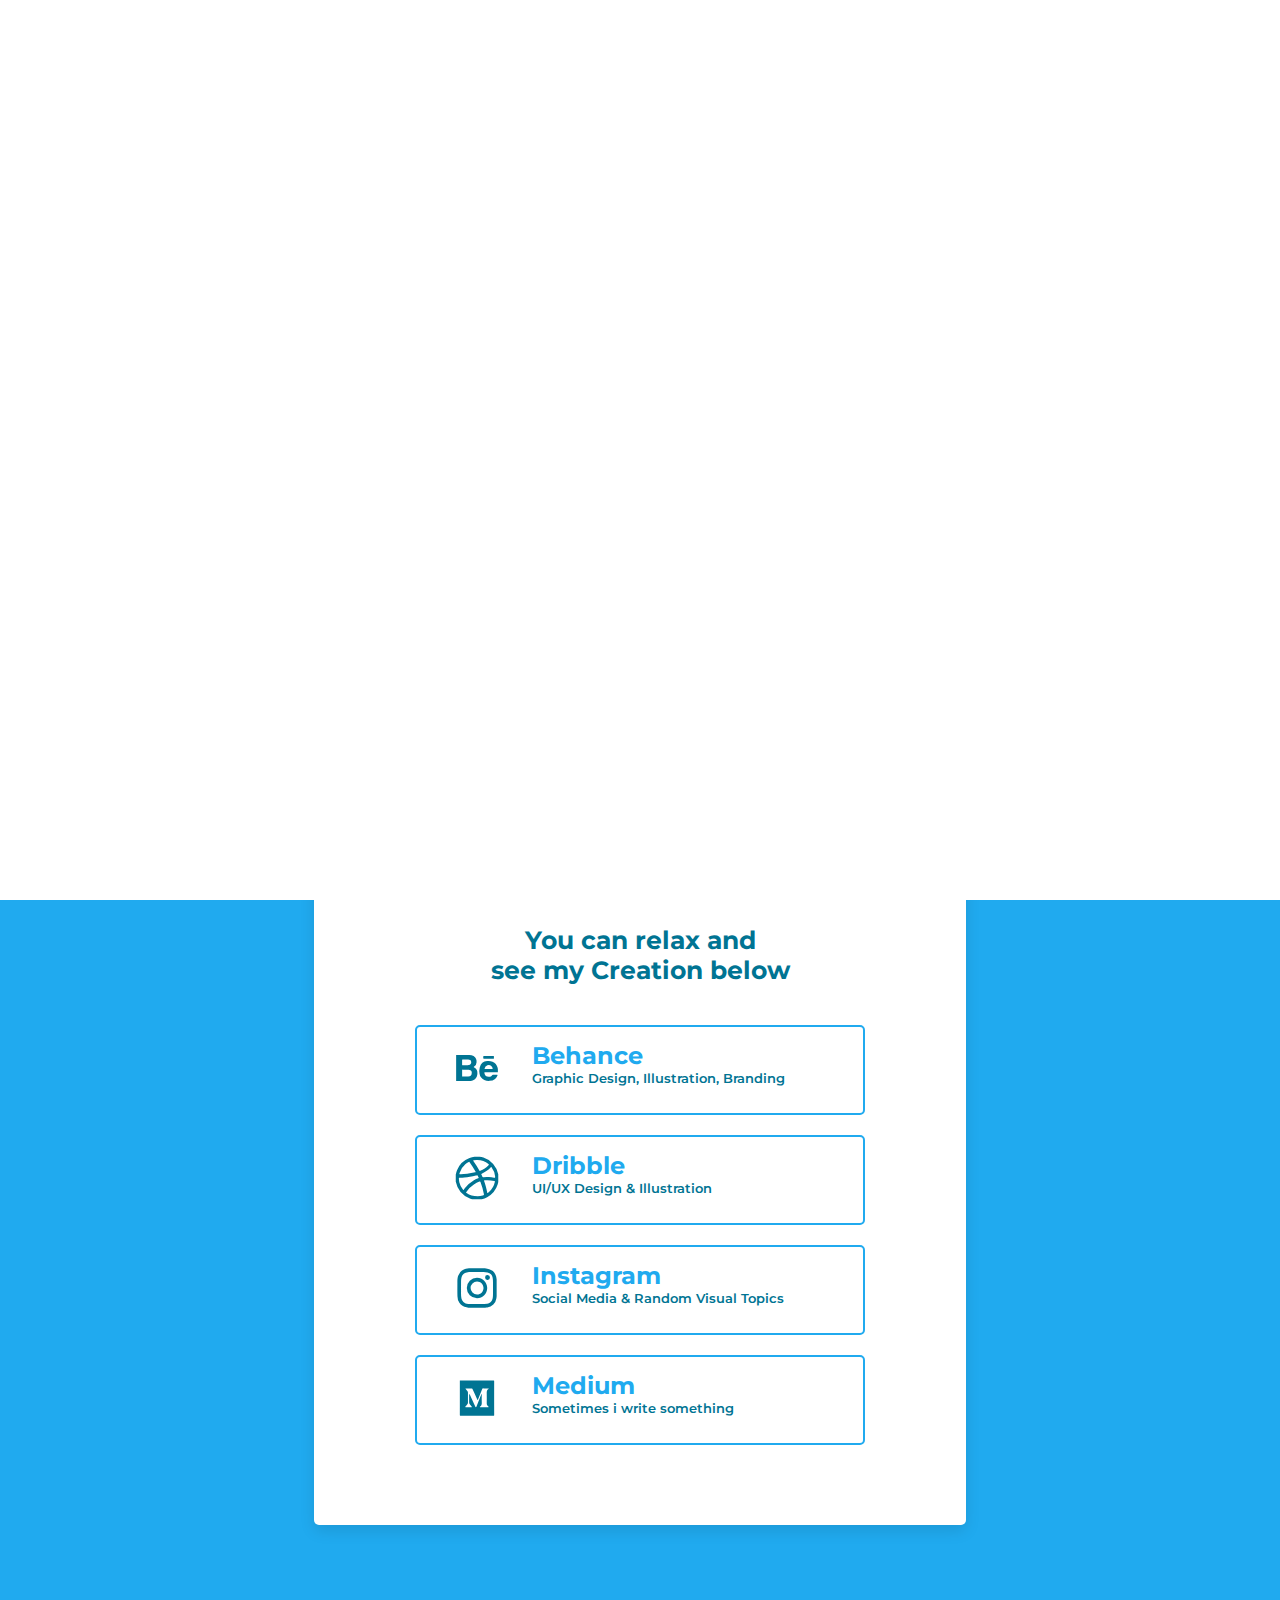
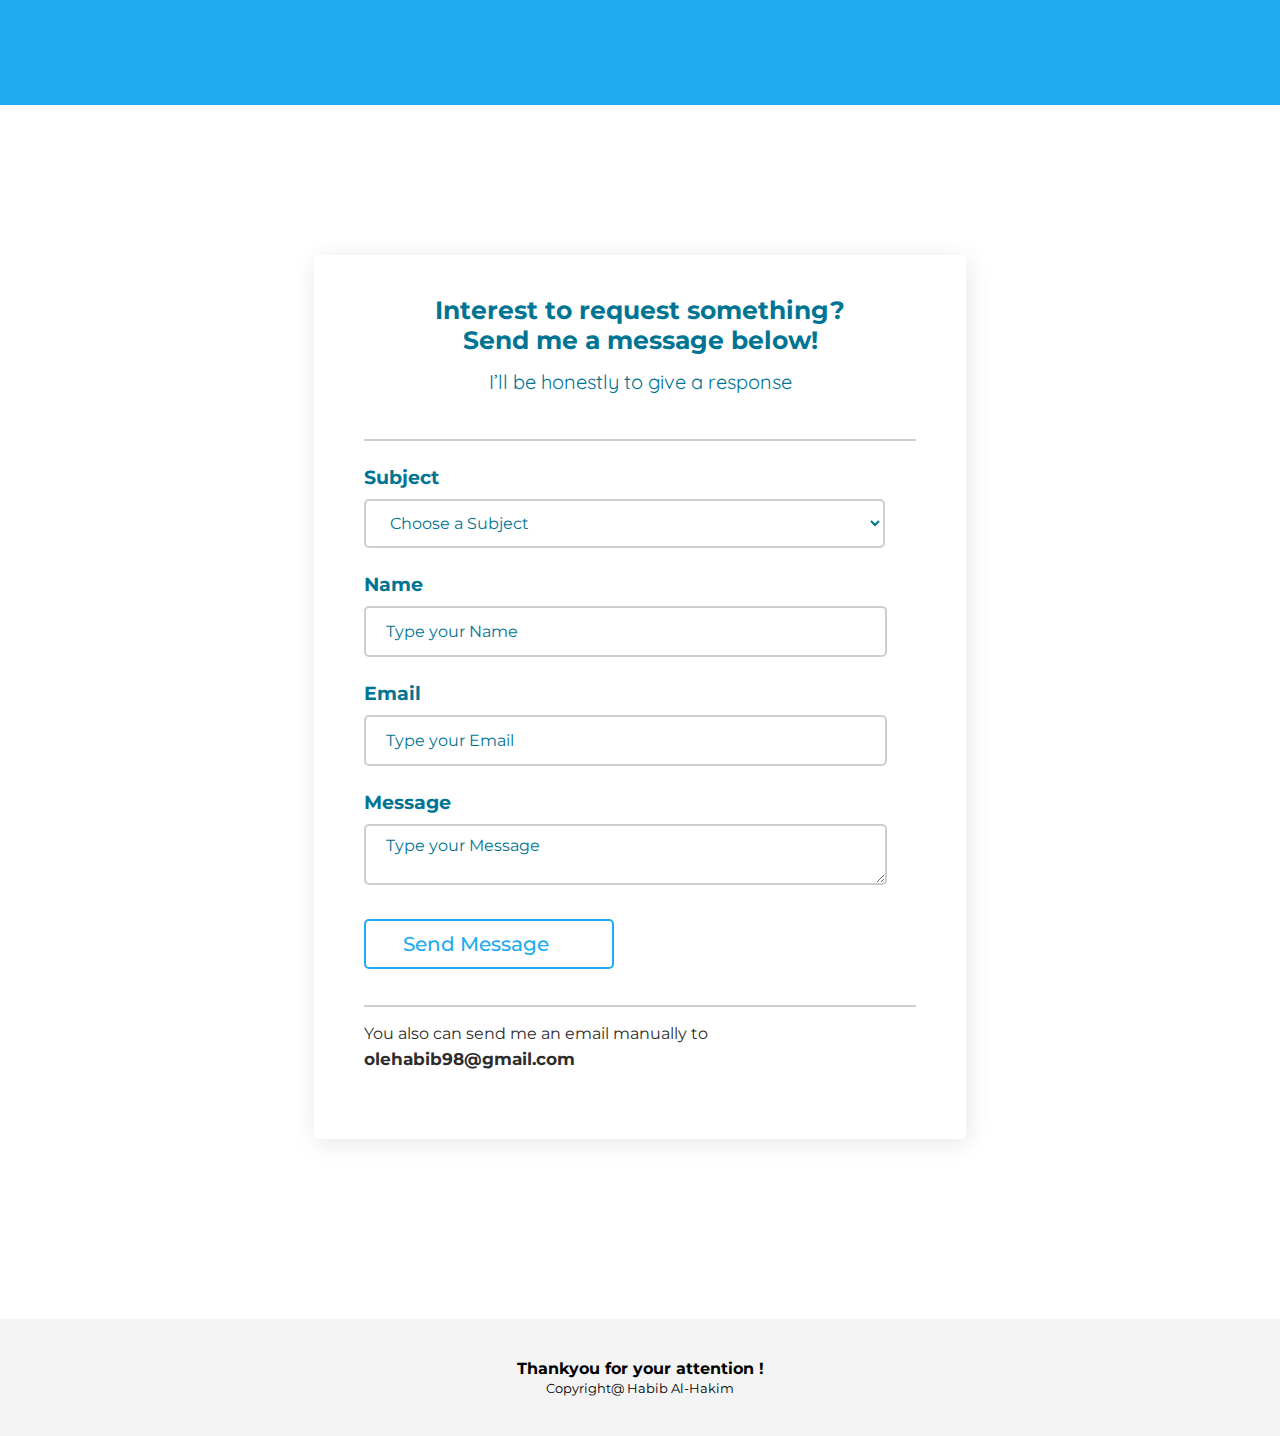
==== commit 94b99482: "Update index.html" ====
--- a/index.html
+++ b/index.html
@@ -44,7 +44,7 @@
       </div>
       <div class="about">
         <h1>Hello!<br>Nice to meet you</h1>
-        <p style=""><b>My name is Habib Al-Hakim,</b> you can call me Habib. Im a Freelancer and Student at Institute Teknologi Sepuluh Nopember Surabaya</p>
+        <p style=""><b>My name is Habib Al-Hakim,</b> you can call me Habib. I currently live in Surabaya, working full time as a UI / UX Designer and love to explore Illustrations</p>
         
           <button class="btn1 btnx" id="btn1" aria-label="Read more Linkedin">
           <a target="_blank" rel="nofollow noopener" title="Linkedin Habib Al-Hakim" href="https://www.linkedin.com/in/habib-al-hakim-a097aa172/">
@@ -61,9 +61,6 @@
     <div style="background-color: #20AAEF;">
       <div class="container" style="position: relative; margin-top: 30px;">
         <div class="blue" style="height: auto; width: auto;">
-          <h2 class="x" style="text-align:center;margin-top: 10px; color: white; font-weight: 400"><b>I always love</b> and do my best for the following things</h2><br><br>
-          
-
 
           <div class="whitecard" style="text-align: center; margin-top: 60px">
             <h2 class="x" style="margin-bottom: 40px; margin-top: 10px; color: #007493">You can relax and<br>see my Creation below</h2>
